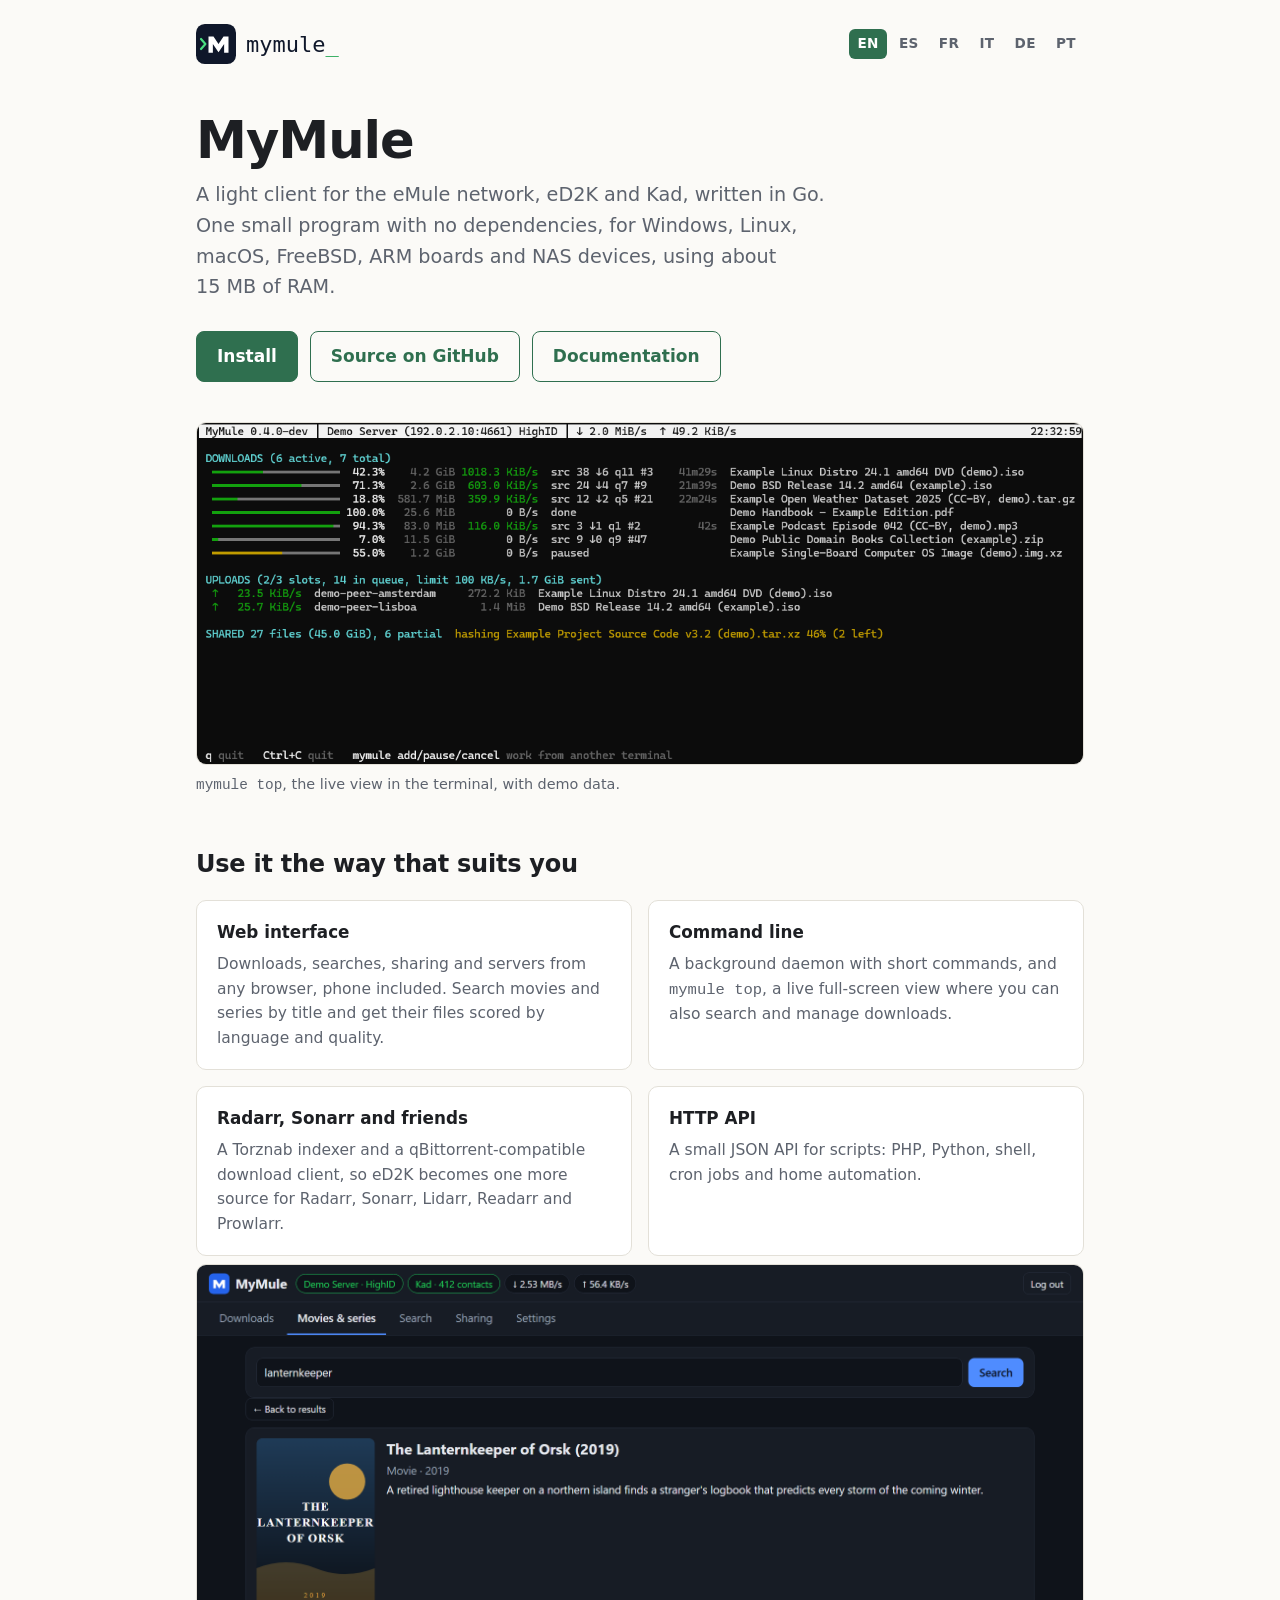
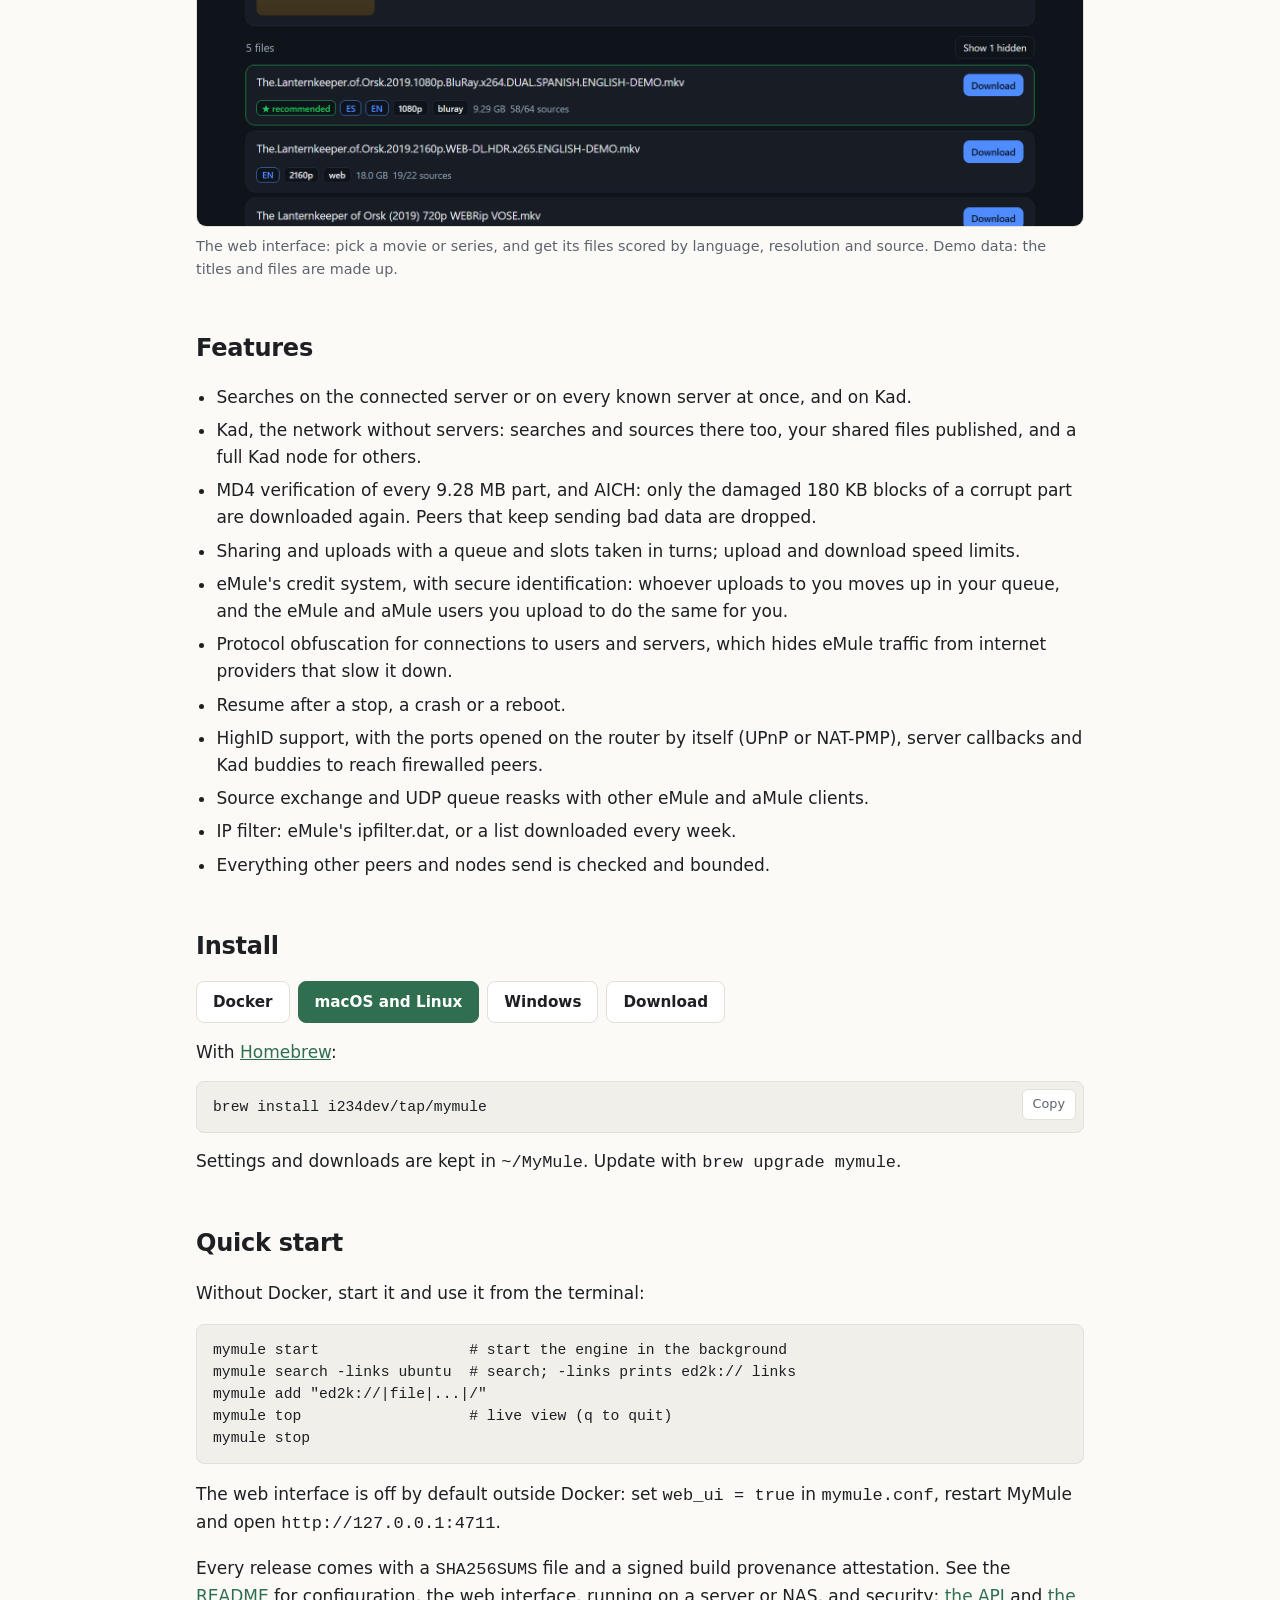
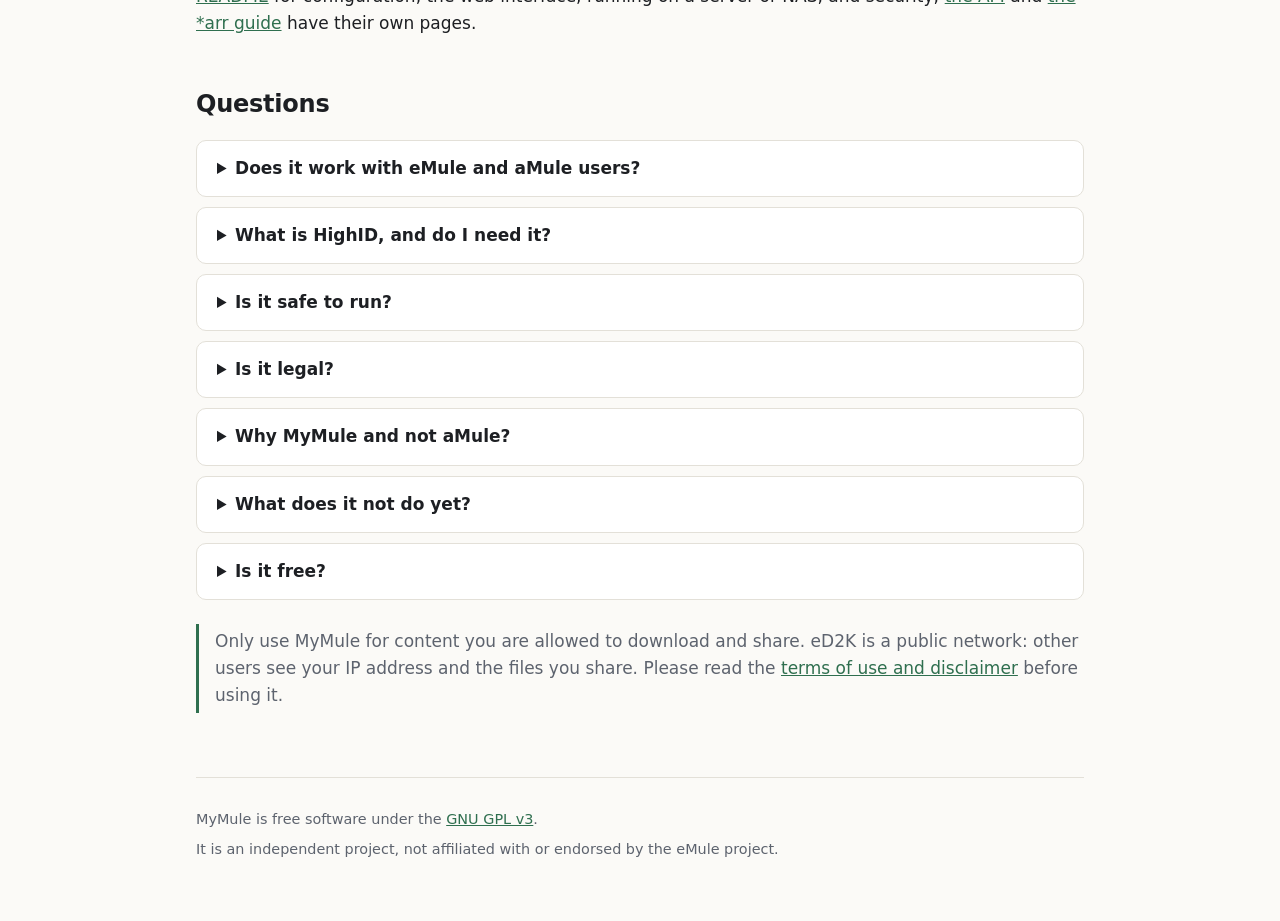
==== docs/index.html @ aa26dd94 "Say how MyMule compares with aMule Users ask why they should use MyMule instead of aMule. The README" ====
<!doctype html>
<!-- Generated by 'go run ./tools/sitegen' from docs/site/page.html and
     docs/site/lang/en.json: edit those, not this file. -->

<html lang="en">
<head>
<meta charset="utf-8">
<meta name="viewport" content="width=device-width, initial-scale=1">
<title>MyMule: a light eMule client with a web interface</title>
<meta name="description" content="A light client for the eMule network (eD2K and Kad), written in Go: one small program for Windows, macOS, Linux, NAS and Docker, with a web interface, a command line, an HTTP API and Radarr/Sonarr support.">
<meta name="color-scheme" content="light dark">
<link rel="canonical" href="https://i234dev.github.io/MyMule/">
<link rel="alternate" hreflang="en" href="https://i234dev.github.io/MyMule/">
<link rel="alternate" hreflang="es" href="https://i234dev.github.io/MyMule/es/">
<link rel="alternate" hreflang="fr" href="https://i234dev.github.io/MyMule/fr/">
<link rel="alternate" hreflang="it" href="https://i234dev.github.io/MyMule/it/">
<link rel="alternate" hreflang="de" href="https://i234dev.github.io/MyMule/de/">
<link rel="alternate" hreflang="pt" href="https://i234dev.github.io/MyMule/pt/">
<link rel="alternate" hreflang="x-default" href="https://i234dev.github.io/MyMule/">
<meta property="og:type" content="website">
<meta property="og:site_name" content="MyMule">
<meta property="og:title" content="MyMule: a light eMule client with a web interface">
<meta property="og:description" content="A light client for the eMule network (eD2K and Kad), written in Go: one small program for Windows, macOS, Linux, NAS and Docker, with a web interface, a command line, an HTTP API and Radarr/Sonarr support.">
<meta property="og:url" content="https://i234dev.github.io/MyMule/">
<meta property="og:image" content="https://i234dev.github.io/MyMule/social.png">
<meta property="og:image:width" content="1200">
<meta property="og:image:height" content="630">
<meta property="og:image:alt" content="MyMule: an eMule client for eD2K and Kad, with a web interface">
<meta property="og:locale" content="en_US">
<meta name="twitter:card" content="summary_large_image">
<link rel="icon" href="favicon.svg" type="image/svg+xml">
<link rel="apple-touch-icon" href="logo.png">
<link rel="stylesheet" href="site.css">
<script>
(function () {
  var langs = ["en", "es", "fr", "it", "de", "pt"], pick = null;
  try { pick = localStorage.getItem('lang'); } catch (e) {}
  if (!pick) {
    var nav = navigator.languages || [navigator.language || ''];
    for (var i = 0; i < nav.length && !pick; i++) {
      var c = String(nav[i]).slice(0, 2).toLowerCase();
      if (langs.indexOf(c) >= 0) pick = c;
    }
  }
  if (pick && pick !== 'en' && langs.indexOf(pick) >= 0) location.replace(pick + '/' + (location.protocol === 'file:' ? 'index.html' : '') + location.hash);
})();
</script>
</head>
<body data-copy="Copy" data-copied="Copied">
<div class="wrap">
  <nav class="top">
    <a href="./">
      <picture>
        <source media="(prefers-color-scheme: dark)" srcset="wordmark-dark.svg">
        <img src="wordmark.svg" alt="MyMule" width="196" height="40">
      </picture>
    </a>
    <ul class="langs" aria-label="Language">
      <li><a href="./" hreflang="en" lang="en" title="English" aria-current="page">EN</a></li>
      <li><a href="es/" hreflang="es" lang="es" title="Español">ES</a></li>
      <li><a href="fr/" hreflang="fr" lang="fr" title="Français">FR</a></li>
      <li><a href="it/" hreflang="it" lang="it" title="Italiano">IT</a></li>
      <li><a href="de/" hreflang="de" lang="de" title="Deutsch">DE</a></li>
      <li><a href="pt/" hreflang="pt" lang="pt" title="Português">PT</a></li>
    </ul>
  </nav>
  <header>
    <h1>MyMule</h1>
    <p class="lead">A light client for the eMule network, eD2K and Kad, written in Go. One small program with no dependencies, for Windows, Linux, macOS, FreeBSD, ARM boards and NAS devices, using about 15&nbsp;MB of RAM.</p>
    <div class="buttons">
      <a class="btn primary" href="#install">Install</a>
      <a class="btn secondary" href="https://github.com/i234dev/MyMule">Source on GitHub</a>
      <a class="btn secondary" href="https://github.com/i234dev/MyMule#readme">Documentation</a>
    </div>
    <p class="version" id="version" hidden>Latest version: <a href="https://github.com/i234dev/MyMule/releases/latest"></a> · <time></time></p>
  </header>

  <figure>
    <img src="top-demo.png" alt="mymule top: live view of downloads, uploads and shared files" width="1247" height="480">
    <figcaption><code>mymule top</code>, the live view in the terminal, with demo data.</figcaption>
  </figure>

  <h2>Use it the way that suits you</h2>
  <div class="grid">
    <div class="card">
      <h3>Web interface</h3>
      <p>Downloads, searches, sharing and servers from any browser, phone included. Search movies and series by title and get their files scored by language and quality.</p>
    </div>
    <div class="card">
      <h3>Command line</h3>
      <p>A background daemon with short commands, and <code>mymule top</code>, a live full-screen view where you can also search and manage downloads.</p>
    </div>
    <div class="card">
      <h3>Radarr, Sonarr and friends</h3>
      <p>A Torznab indexer and a qBittorrent-compatible download client, so eD2K becomes one more source for Radarr, Sonarr, Lidarr, Readarr and Prowlarr.</p>
    </div>
    <div class="card">
      <h3>HTTP API</h3>
      <p>A small JSON API for scripts: PHP, Python, shell, cron jobs and home automation.</p>
    </div>
  </div>

  <figure>
    <img src="webui-movies.png" alt="The web interface: a movie with its poster and the files found for it, scored by language and quality" width="1800" height="1140" loading="lazy">
    <figcaption>The web interface: pick a movie or series, and get its files scored by language, resolution and source. Demo data: the titles and files are made up.</figcaption>
  </figure>

  <h2>Features</h2>
  <ul class="plain">
    <li>Searches on the connected server or on every known server at once, and on Kad.</li>
    <li>Kad, the network without servers: searches and sources there too, your shared files published, and a full Kad node for others.</li>
    <li>MD4 verification of every 9.28&nbsp;MB part, and AICH: only the damaged 180&nbsp;KB blocks of a corrupt part are downloaded again. Peers that keep sending bad data are dropped.</li>
    <li>Sharing and uploads with a queue and slots taken in turns; upload and download speed limits.</li>
    <li>eMule's credit system, with secure identification: whoever uploads to you moves up in your queue, and the eMule and aMule users you upload to do the same for you.</li>
    <li>Protocol obfuscation for connections to users and servers, which hides eMule traffic from internet providers that slow it down.</li>
    <li>Resume after a stop, a crash or a reboot.</li>
    <li>HighID support, with the ports opened on the router by itself (UPnP or NAT-PMP), server callbacks and Kad buddies to reach firewalled peers.</li>
    <li>Source exchange and UDP queue reasks with other eMule and aMule clients.</li>
    <li>IP filter: eMule's ipfilter.dat, or a list downloaded every week.</li>
    <li>Everything other peers and nodes send is checked and bounded.</li>
  </ul>

  <h2 id="install">Install</h2>
  <div class="tabs" role="tablist" hidden>
    <button role="tab" id="tab-docker" aria-controls="docker" aria-selected="true">Docker</button>
    <button role="tab" id="tab-brew" aria-controls="brew" aria-selected="false">macOS and Linux</button>
    <button role="tab" id="tab-scoop" aria-controls="scoop" aria-selected="false">Windows</button>
    <button role="tab" id="tab-download" aria-controls="download" aria-selected="false">Download</button>
  </div>

  <section class="panel" id="docker" role="tabpanel" aria-labelledby="tab-docker">
    <h3>Docker</h3>
    <p>Any system with <a href="https://www.docker.com/products/docker-desktop/">Docker</a>, including NAS devices and Raspberry Pi (amd64, arm64 and armv7). In an empty folder:</p>
    <div class="cmd"><pre><code>docker run -d --name mymule --restart unless-stopped -e PUID=1000 -e PGID=1000 -v ./config:/config -v ./downloads:/downloads -p 4662:4662/tcp -p 4672:4672/udp -p 127.0.0.1:4711:4711/tcp ghcr.io/i234dev/mymule:latest</code></pre></div>
    <p>Then open <code>http://localhost:4711</code> and log in with the <code>api_key</code> from <code>config/mymule.conf</code>. Prefer Compose? Use the ready-made <a href="https://github.com/i234dev/MyMule/blob/master/docker-compose.yml">docker-compose.yml</a> and run <code>docker compose up -d</code>. More in the <a href="https://github.com/i234dev/MyMule#docker">Docker guide</a>.</p>
  </section>

  <section class="panel" id="brew" role="tabpanel" aria-labelledby="tab-brew">
    <h3>macOS and Linux</h3>
    <p>With <a href="https://brew.sh">Homebrew</a>:</p>
    <div class="cmd"><pre><code>brew install i234dev/tap/mymule</code></pre></div>
    <p>Settings and downloads are kept in <code>~/MyMule</code>. Update with <code>brew upgrade mymule</code>.</p>
  </section>

  <section class="panel" id="scoop" role="tabpanel" aria-labelledby="tab-scoop">
    <h3>Windows</h3>
    <p>With <a href="https://scoop.sh">Scoop</a>:</p>
    <div class="cmd"><pre><code>scoop bucket add mymule https://github.com/i234dev/scoop-bucket
scoop install mymule</code></pre></div>
    <p>Settings and downloads are kept in <code>%USERPROFILE%\scoop\persist\mymule</code>. Update with <code>scoop update mymule</code>.</p>
  </section>

  <section class="panel" id="download" role="tabpanel" aria-labelledby="tab-download">
    <h3>Download</h3>
    <p>Windows, Linux, macOS and FreeBSD, for Intel/AMD and ARM: get the archive for your system from <a href="https://github.com/i234dev/MyMule/releases/latest">Releases</a> and unpack it anywhere. MyMule is portable: its settings and downloads live next to the program.</p>
  </section>

  <h2>Quick start</h2>
  <p>Without Docker, start it and use it from the terminal:</p>
<pre><code>mymule start                 # start the engine in the background
mymule search -links ubuntu  # search; -links prints ed2k:// links
mymule add "ed2k://|file|...|/"
mymule top                   # live view (q to quit)
mymule stop</code></pre>
  <p>The web interface is off by default outside Docker: set <code>web_ui = true</code> in <code>mymule.conf</code>, restart MyMule and open <code>http://127.0.0.1:4711</code>.</p>
  <p>Every release comes with a <code>SHA256SUMS</code> file and a signed build provenance attestation. See the <a href="https://github.com/i234dev/MyMule#readme">README</a> for configuration, the web interface, running on a server or NAS, and security; <a href="https://github.com/i234dev/MyMule/blob/master/docs/API.md">the API</a> and <a href="https://github.com/i234dev/MyMule/blob/master/docs/ARR.md">the *arr guide</a> have their own pages.</p>

  <h2 id="faq">Questions</h2>
  <div class="faq">
    <details>
      <summary>Does it work with eMule and aMule users?</summary>
      <p>Yes. MyMule joins the same eD2K servers and the same Kad network, so you download from and share with everyone using eMule, aMule and other compatible clients.</p>
    </details>
    <details>
      <summary>What is HighID, and do I need it?</summary>
      <p>With HighID other users can connect to you directly, so you get many more sources and faster downloads. MyMule opens port 4662 (TCP) and 4672 (UDP) on your router by itself with UPnP or NAT-PMP, if the router allows it; otherwise forward them by hand to the computer running MyMule. Without HighID MyMule still works, with LowID and fewer sources.</p>
    </details>
    <details>
      <summary>Is it safe to run?</summary>
      <p>Everything that other users, servers and Kad nodes send is checked and limited, and a bad packet ends that connection, not the program. The web interface and the API only answer on your own computer unless you change it, and always need a key. Never forward port 4711 in your router. Keep in mind that eD2K is a public network: others see your IP address and the files you share.</p>
    </details>
    <details>
      <summary>Is it legal?</summary>
      <p>MyMule is a client for an open file-sharing protocol, as a web browser is for the web. What you download and share is up to you: only use it for content you are allowed to share, such as free software, public domain works or your own files. Please read the <a href="https://github.com/i234dev/MyMule#terms-of-use-and-disclaimer">terms of use</a>.</p>
    </details>
    <details>
      <summary>Why MyMule and not aMule?</summary>
      <p>MyMule started as a personal project, before I knew aMule was being revived. Today there are great options: <a href="https://github.com/amule-org/amule">aMule</a> is the mature, long-standing client, actively developed again, with more of eMule's classic features; with <a href="https://github.com/got3nks/amutorrent">aMuTorrent</a> you also get a modern web interface and Sonarr/Radarr support. MyMule is a smaller, independent client written from scratch: it may suit you if you want a single program with nothing else to set up and connect, a media library that finds movies and series by title and renames them for you, and a small footprint. If you need a feature MyMule doesn't have, aMule is a great choice. Both share the same network, so either way you help keep it alive.</p>
    </details>
    <details>
      <summary>What does it not do yet?</summary>
      <p>Compressed transfers and download priorities are not implemented yet. Ideas and bug reports are welcome on <a href="https://github.com/i234dev/MyMule/issues">GitHub</a>.</p>
    </details>
    <details>
      <summary>Is it free?</summary>
      <p>Yes: it is free software under the GNU GPL v3, with no ads and no account to create. Its source code is on <a href="https://github.com/i234dev/MyMule">GitHub</a>.</p>
    </details>
  </div>

  <p class="note">Only use MyMule for content you are allowed to download and share. eD2K is a public network: other users see your IP address and the files you share. Please read the <a href="https://github.com/i234dev/MyMule#terms-of-use-and-disclaimer">terms of use and disclaimer</a> before using it.</p>

  <footer>
    <p>MyMule is free software under the <a href="https://github.com/i234dev/MyMule/blob/master/LICENSE">GNU GPL v3</a>.</p>
    <p>It is an independent project, not affiliated with or endorsed by the eMule project.</p>
  </footer>
</div>
<script src="site.js"></script>
</body>
</html>
---- docs/site.css ----
/* Styles of the project page, shared by every language. */
:root {
  --bg: #fbfaf7;
  --surface: #ffffff;
  --text: #1d1f23;
  --muted: #5d636e;
  --line: #e3e0d8;
  --accent: #2f6f4f;
  --accent-text: #ffffff;
  --code-bg: #f1efe9;
}
@media (prefers-color-scheme: dark) {
  :root {
    --bg: #14161a;
    --surface: #1b1e23;
    --text: #e7e8ea;
    --muted: #9aa0aa;
    --line: #2c3038;
    --accent: #6fbf94;
    --accent-text: #0f1a14;
    --code-bg: #22262d;
  }
}
* { box-sizing: border-box; }
html { -webkit-text-size-adjust: 100%; }
body {
  margin: 0;
  background: var(--bg);
  color: var(--text);
  font: 17px/1.6 system-ui, -apple-system, "Segoe UI", Roboto, sans-serif;
}
a { color: var(--accent); }
.wrap { max-width: 920px; margin: 0 auto; padding: 0 16px; }
.top { padding: 24px 0 0; }
.top img { display: block; height: 40px; width: auto; }
header { padding: 48px 0 32px; }
h1 { font-size: clamp(2.2rem, 6vw, 3.2rem); line-height: 1.1; margin: 0 0 12px; letter-spacing: -0.02em; }
.lead { font-size: 1.2rem; color: var(--muted); max-width: 640px; margin: 0 0 28px; }
.buttons { display: flex; flex-wrap: wrap; gap: 12px; }
.btn {
  display: inline-block; padding: 11px 20px; border-radius: 8px; font-weight: 600;
  text-decoration: none; border: 1px solid var(--accent);
}
.btn.primary { background: var(--accent); color: var(--accent-text); }
.btn.secondary { color: var(--accent); }
figure { margin: 8px 0 48px; }
figure img {
  width: 100%; height: auto; display: block; border-radius: 10px;
  border: 1px solid var(--line); background: #000;
}
figcaption { color: var(--muted); font-size: 0.9rem; margin-top: 8px; }
h2 { font-size: 1.5rem; margin: 48px 0 16px; letter-spacing: -0.01em; }
.grid { display: grid; grid-template-columns: 1fr; gap: 16px; }
@media (min-width: 640px) { .grid { grid-template-columns: 1fr 1fr; } }
.card {
  background: var(--surface); border: 1px solid var(--line); border-radius: 10px; padding: 18px 20px;
}
.card h3 { margin: 0 0 6px; font-size: 1.05rem; }
.card p { margin: 0; color: var(--muted); font-size: 0.97rem; }
ul.plain { padding-left: 1.2em; margin: 0; }
ul.plain li { margin: 6px 0; }
pre {
  background: var(--code-bg); border: 1px solid var(--line); border-radius: 8px;
  padding: 14px 16px; overflow-x: auto; font-size: 0.92rem; line-height: 1.5;
}
code { font-family: ui-monospace, SFMono-Regular, Consolas, "Liberation Mono", monospace; }
.note {
  border-left: 3px solid var(--accent); padding: 4px 0 4px 16px; color: var(--muted); margin: 24px 0;
}
.tabs { display: flex; flex-wrap: wrap; gap: 8px; margin: 0 0 16px; }
.tabs button {
  font: inherit; font-size: 0.95rem; font-weight: 600; cursor: pointer;
  padding: 8px 16px; border-radius: 8px; border: 1px solid var(--line);
  background: var(--surface); color: var(--text);
}
.tabs button[aria-selected="true"] { background: var(--accent); border-color: var(--accent); color: var(--accent-text); }
.tabs button:focus-visible { outline: 2px solid var(--accent); outline-offset: 2px; }
.panel h3 { margin: 24px 0 6px; font-size: 1.05rem; }
.js .panel h3 { display: none; }
.panel p { margin: 8px 0; }
.cmd { position: relative; }
.cmd pre { padding-right: 76px; }
.copy {
  position: absolute; top: 8px; right: 8px; font: inherit; font-size: 0.8rem; cursor: pointer;
  padding: 4px 10px; border-radius: 6px; border: 1px solid var(--line);
  background: var(--surface); color: var(--muted);
}
.copy:hover { color: var(--text); }
footer { border-top: 1px solid var(--line); margin-top: 64px; padding: 24px 0 48px; color: var(--muted); font-size: 0.9rem; }
footer p { margin: 6px 0; }
.top { display: flex; align-items: center; justify-content: space-between; gap: 12px; flex-wrap: wrap; }
.langs { display: flex; flex-wrap: wrap; gap: 4px; margin: 0; padding: 0; list-style: none; font-size: 0.85rem; }
.langs a {
  display: block; padding: 4px 8px; border-radius: 6px; text-decoration: none;
  color: var(--muted); font-weight: 600; letter-spacing: 0.03em;
}
.langs a:hover { color: var(--text); background: var(--surface); }
.langs a[aria-current="page"] { color: var(--accent-text); background: var(--accent); }
.version { color: var(--muted); font-size: 0.95rem; margin: 16px 0 0; }
.faq details {
  background: var(--surface); border: 1px solid var(--line); border-radius: 10px;
  padding: 0 20px; margin: 0 0 10px;
}
.faq summary { cursor: pointer; font-weight: 600; padding: 14px 0; }
.faq summary:focus-visible { outline: 2px solid var(--accent); outline-offset: 2px; border-radius: 4px; }
.faq details p { margin: 0 0 16px; color: var(--muted); }
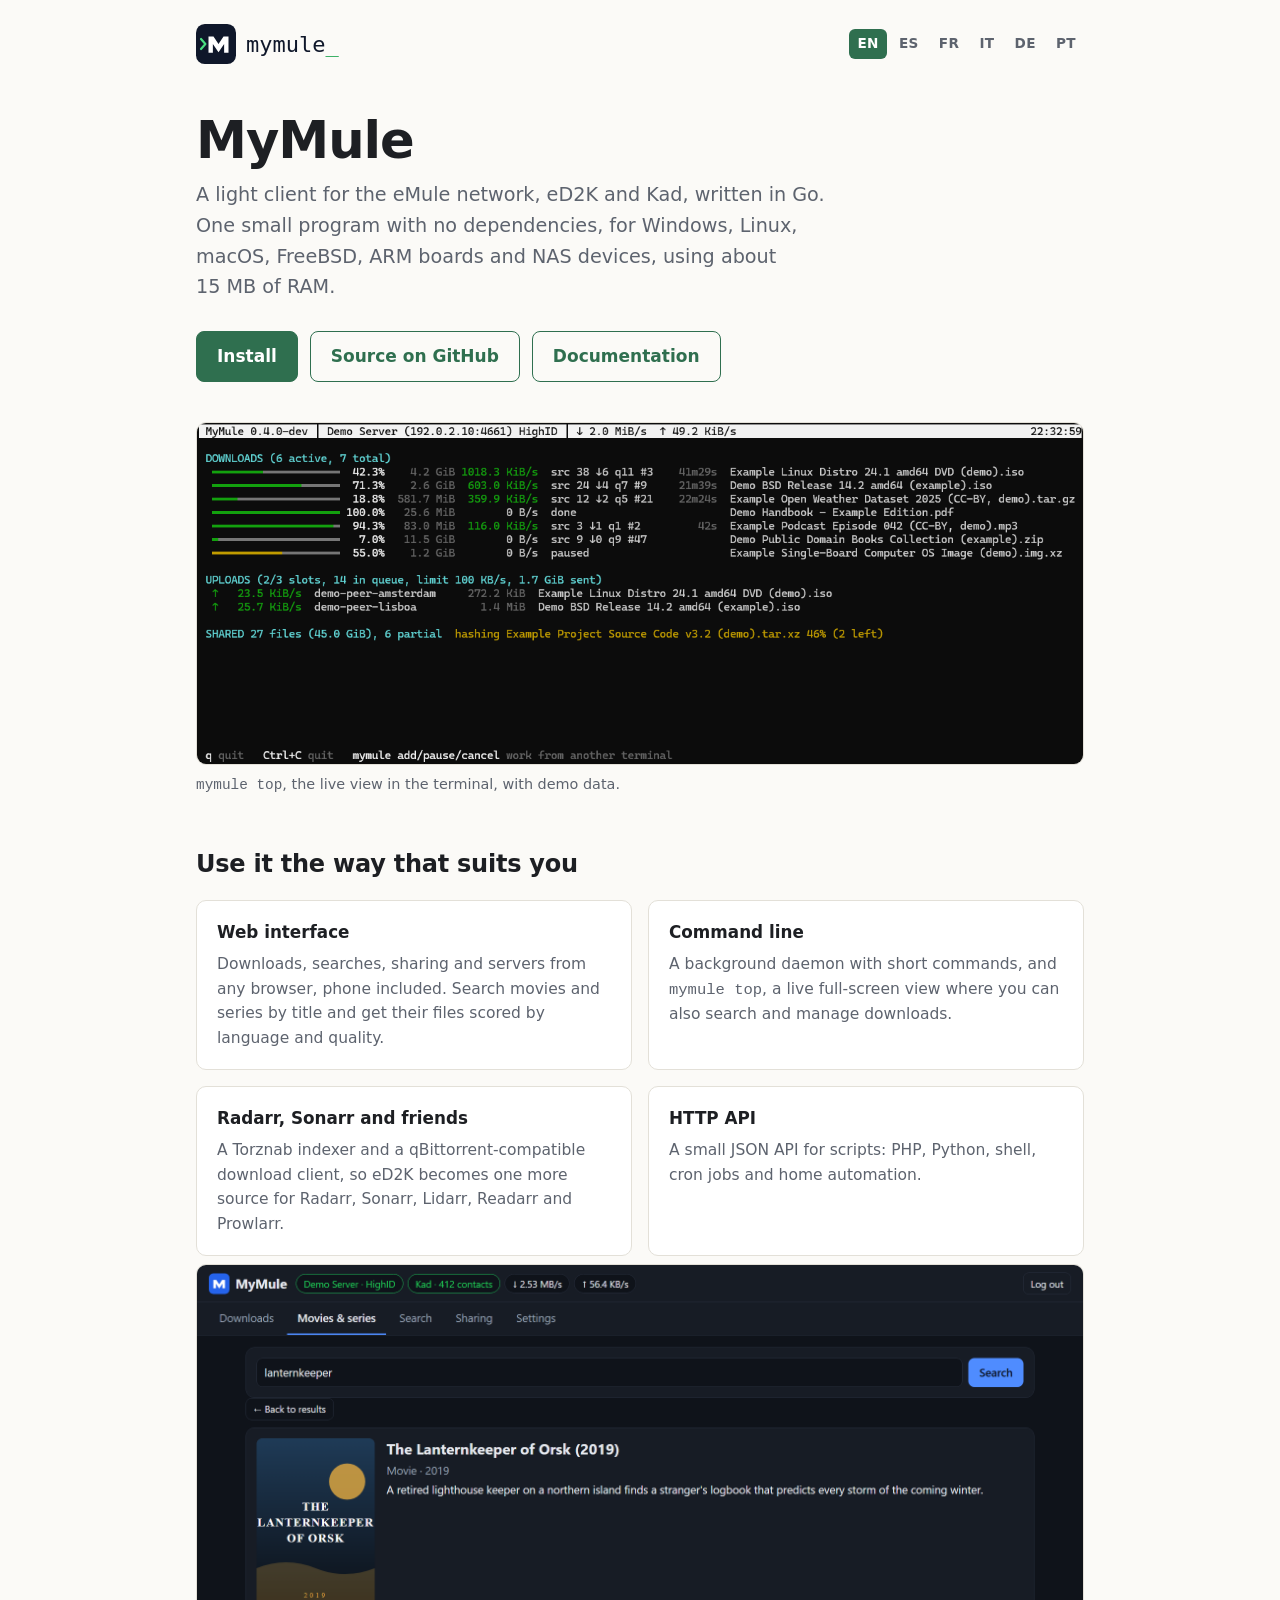
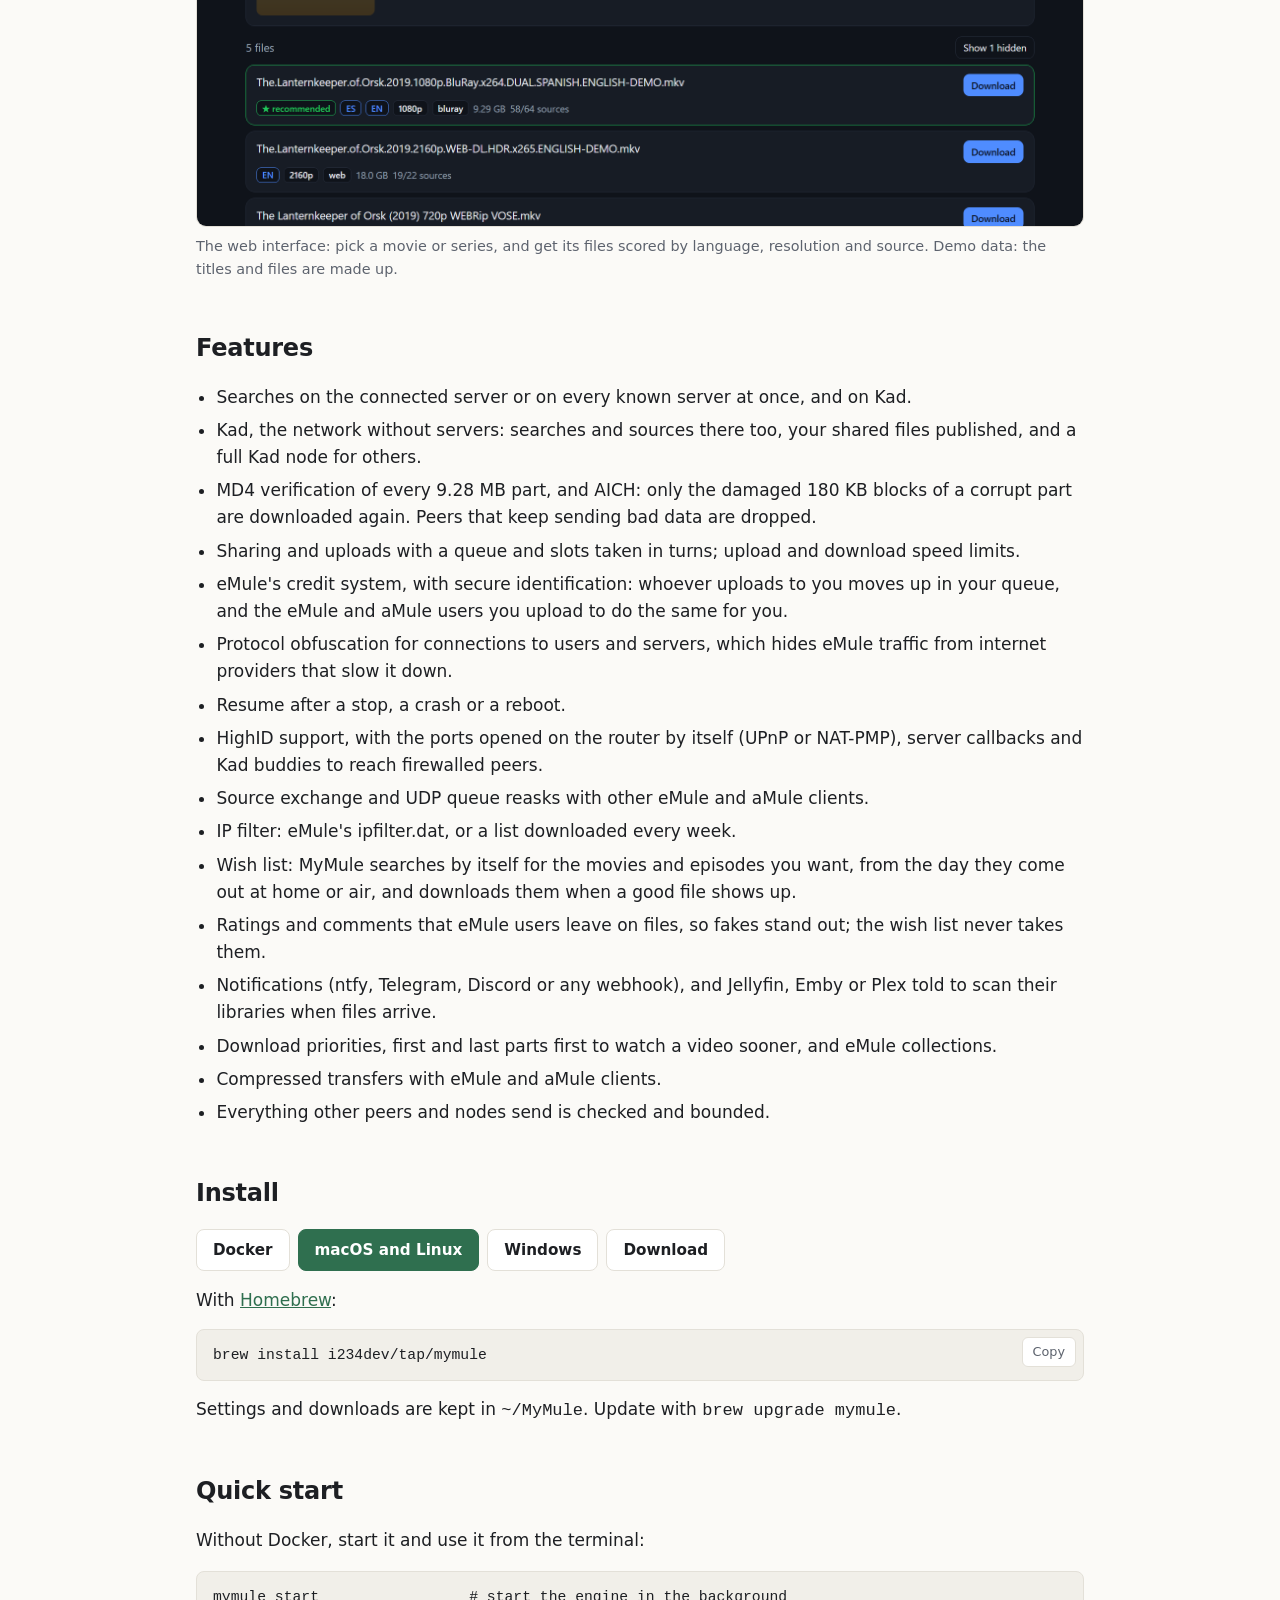
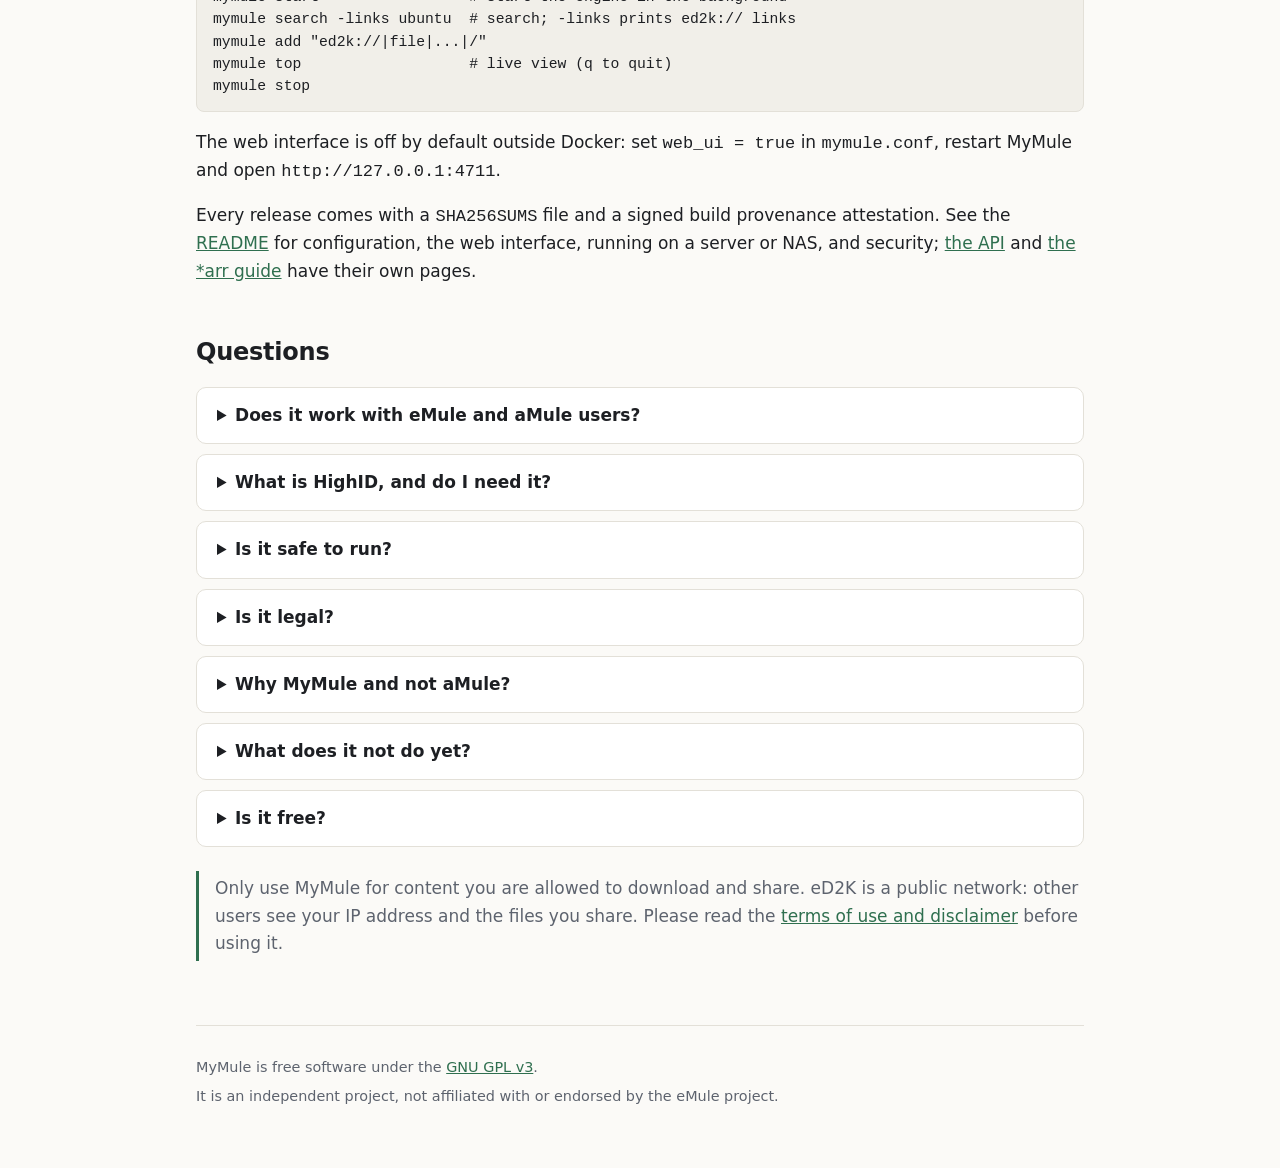
==== commit bbf0f3a8: "Site: wish list, fakes, notifications, priorities, compression The project site lists the new featur" ====
--- a/docs/index.html
+++ b/docs/index.html
@@ -117,6 +117,11 @@
     <li>HighID support, with the ports opened on the router by itself (UPnP or NAT-PMP), server callbacks and Kad buddies to reach firewalled peers.</li>
     <li>Source exchange and UDP queue reasks with other eMule and aMule clients.</li>
     <li>IP filter: eMule's ipfilter.dat, or a list downloaded every week.</li>
+    <li>Wish list: MyMule searches by itself for the movies and episodes you want, from the day they come out at home or air, and downloads them when a good file shows up.</li>
+    <li>Ratings and comments that eMule users leave on files, so fakes stand out; the wish list never takes them.</li>
+    <li>Notifications (ntfy, Telegram, Discord or any webhook), and Jellyfin, Emby or Plex told to scan their libraries when files arrive.</li>
+    <li>Download priorities, first and last parts first to watch a video sooner, and eMule collections.</li>
+    <li>Compressed transfers with eMule and aMule clients.</li>
     <li>Everything other peers and nodes send is checked and bounded.</li>
   </ul>
 
@@ -189,7 +194,7 @@
     </details>
     <details>
       <summary>What does it not do yet?</summary>
-      <p>Compressed transfers and download priorities are not implemented yet. Ideas and bug reports are welcome on <a href="https://github.com/i234dev/MyMule/issues">GitHub</a>.</p>
+      <p>Some of eMule's extras, such as categories, friends and chat, are not implemented. Ideas and bug reports are welcome on <a href="https://github.com/i234dev/MyMule/issues">GitHub</a>.</p>
     </details>
     <details>
       <summary>Is it free?</summary>
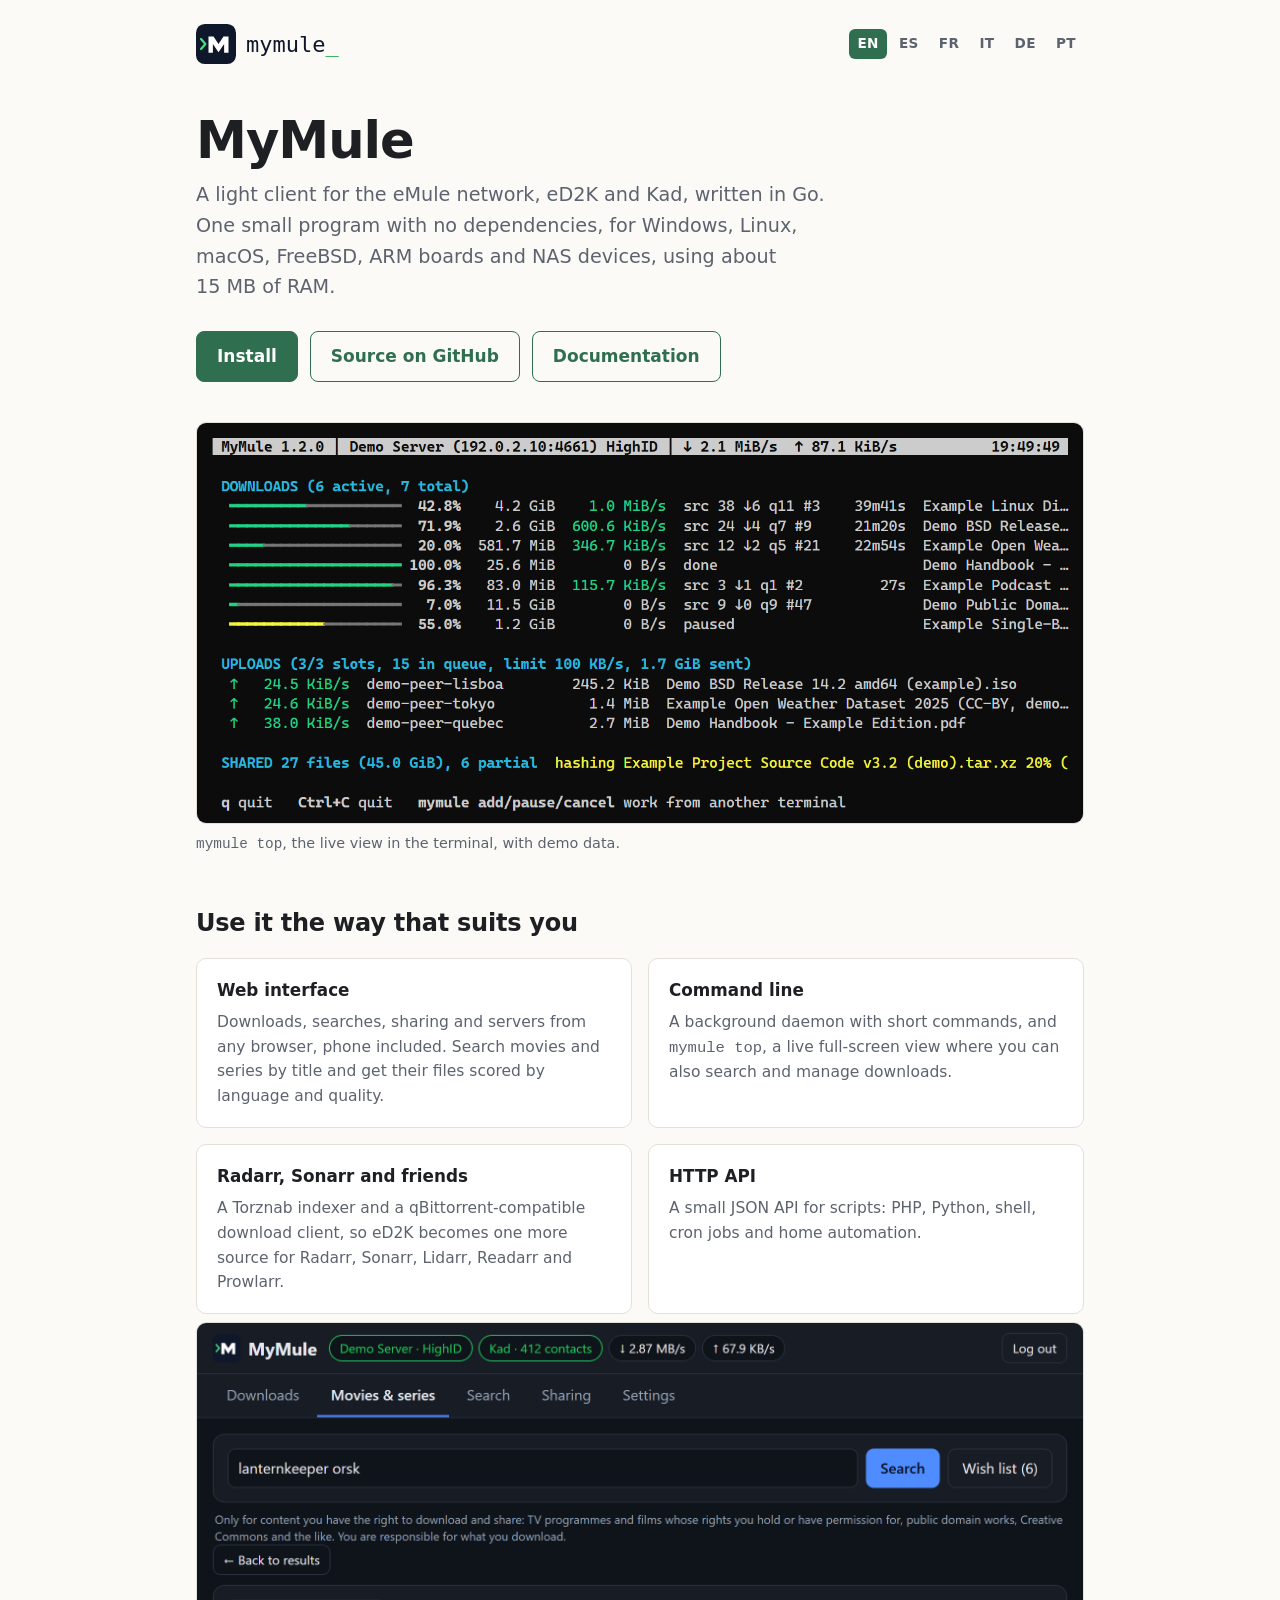
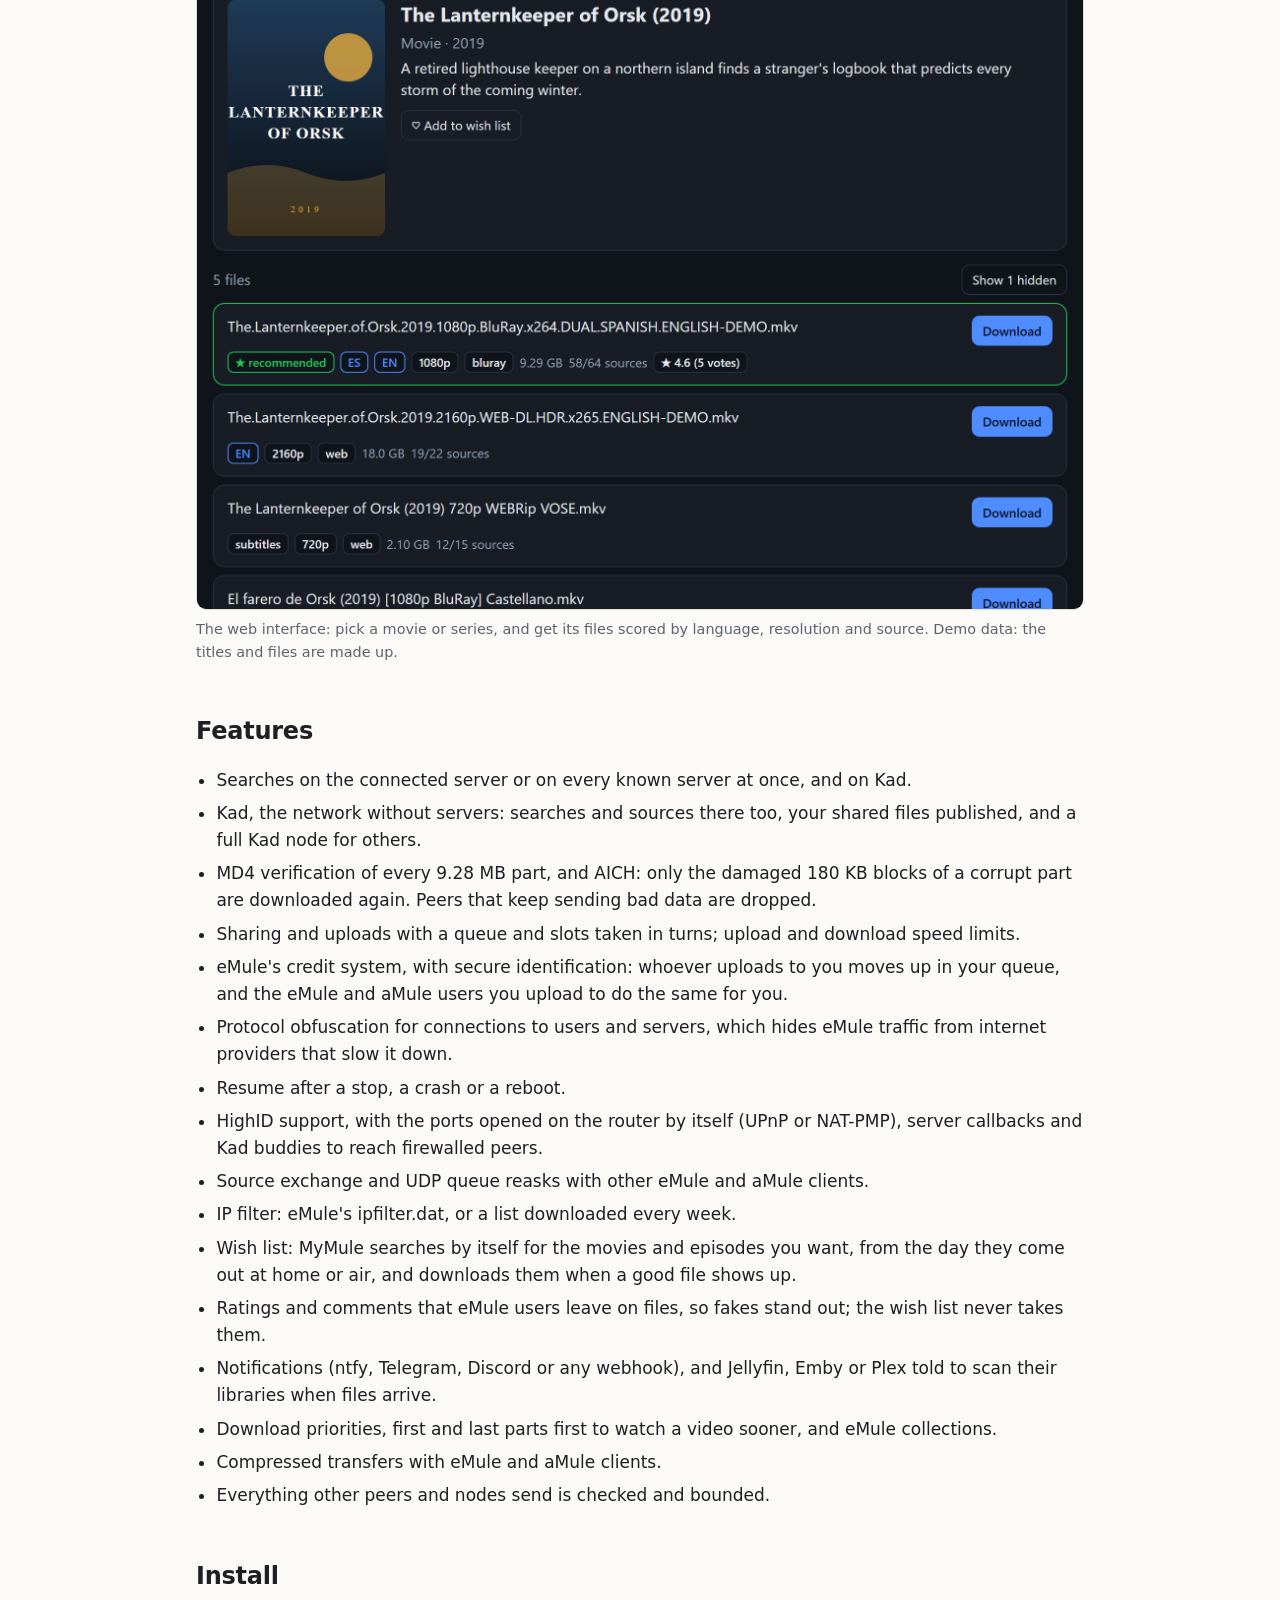
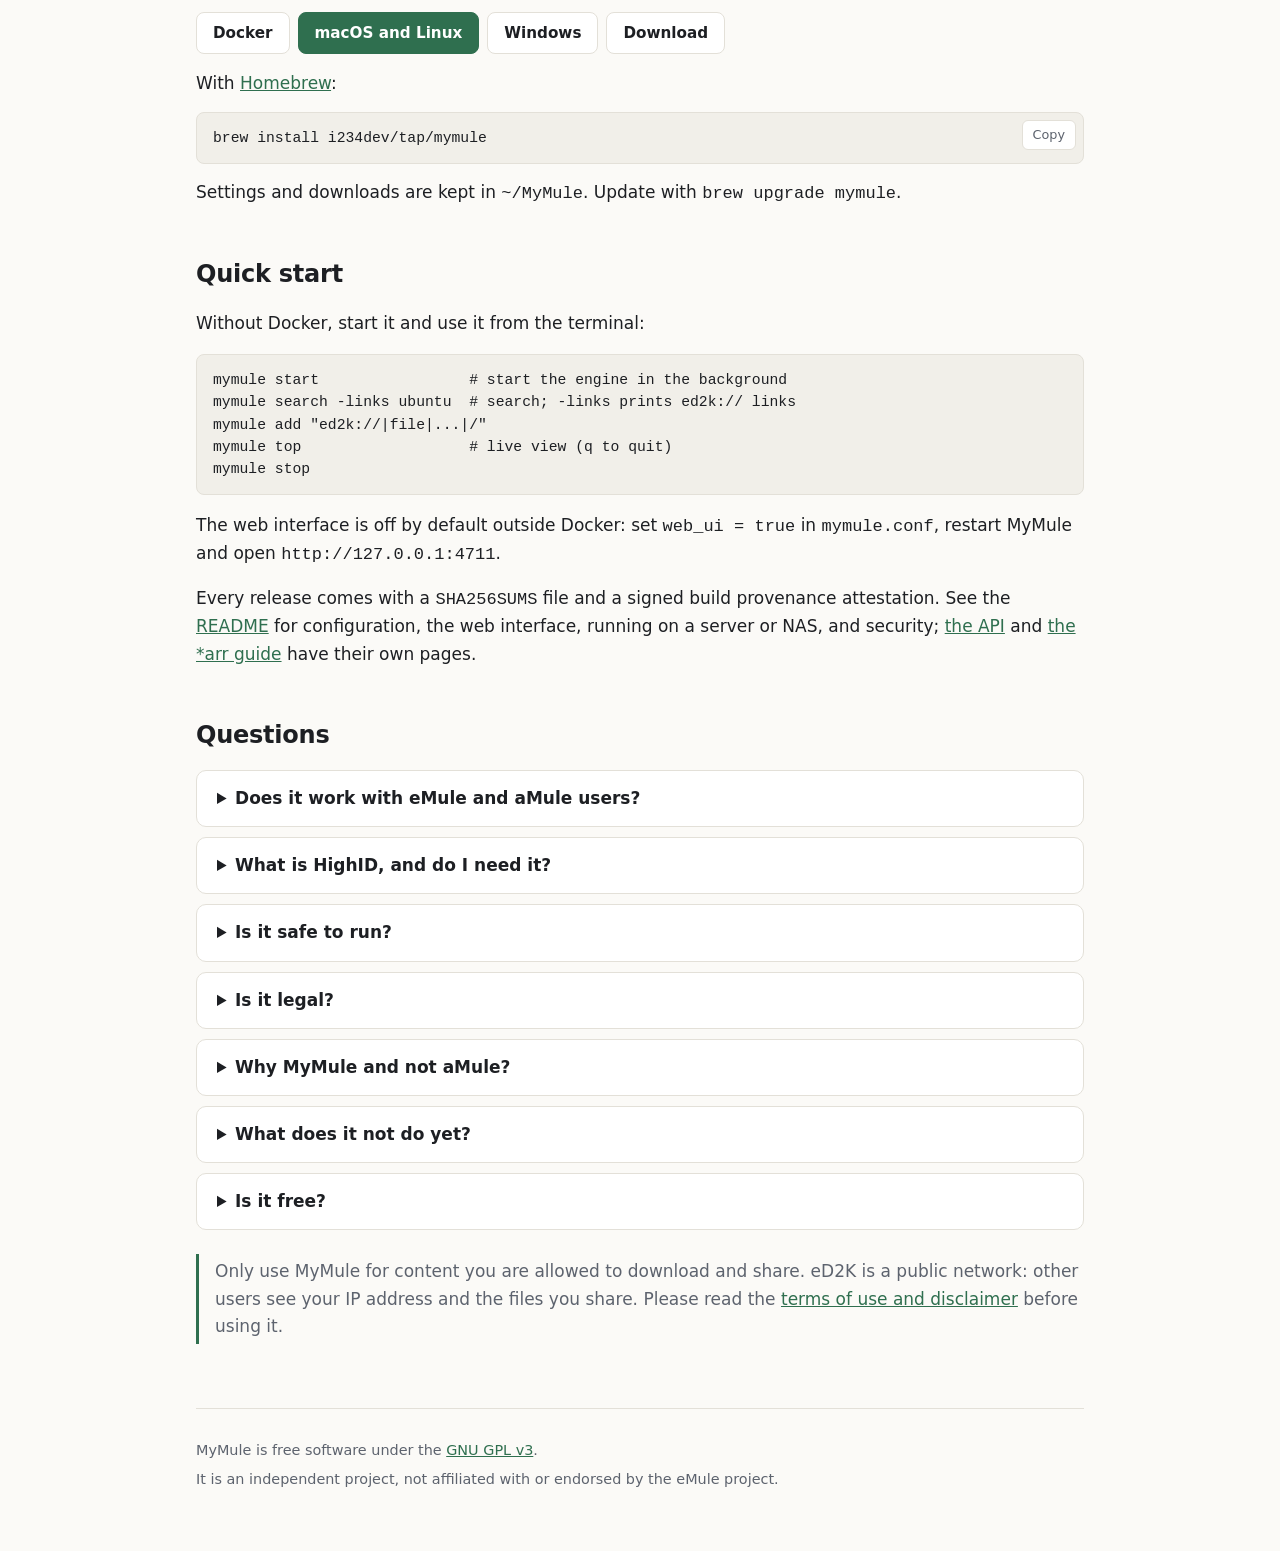
==== commit ed9f9081: "New screenshots, and pictures in the movies guide The screenshots of the web interface and of 'mymul" ====
--- a/docs/index.html
+++ b/docs/index.html
@@ -76,7 +76,7 @@
   </header>
 
   <figure>
-    <img src="top-demo.png" alt="mymule top: live view of downloads, uploads and shared files" width="1247" height="480">
+    <img src="top-demo.png" alt="mymule top: live view of downloads, uploads and shared files" width="1365" height="615">
     <figcaption><code>mymule top</code>, the live view in the terminal, with demo data.</figcaption>
   </figure>
 
@@ -101,7 +101,7 @@
   </div>
 
   <figure>
-    <img src="webui-movies.png" alt="The web interface: a movie with its poster and the files found for it, scored by language and quality" width="1800" height="1140" loading="lazy">
+    <img src="webui-movies.png" alt="The web interface: a movie with its poster and the files found for it, scored by language and quality" width="1800" height="1800" loading="lazy">
     <figcaption>The web interface: pick a movie or series, and get its files scored by language, resolution and source. Demo data: the titles and files are made up.</figcaption>
   </figure>
 
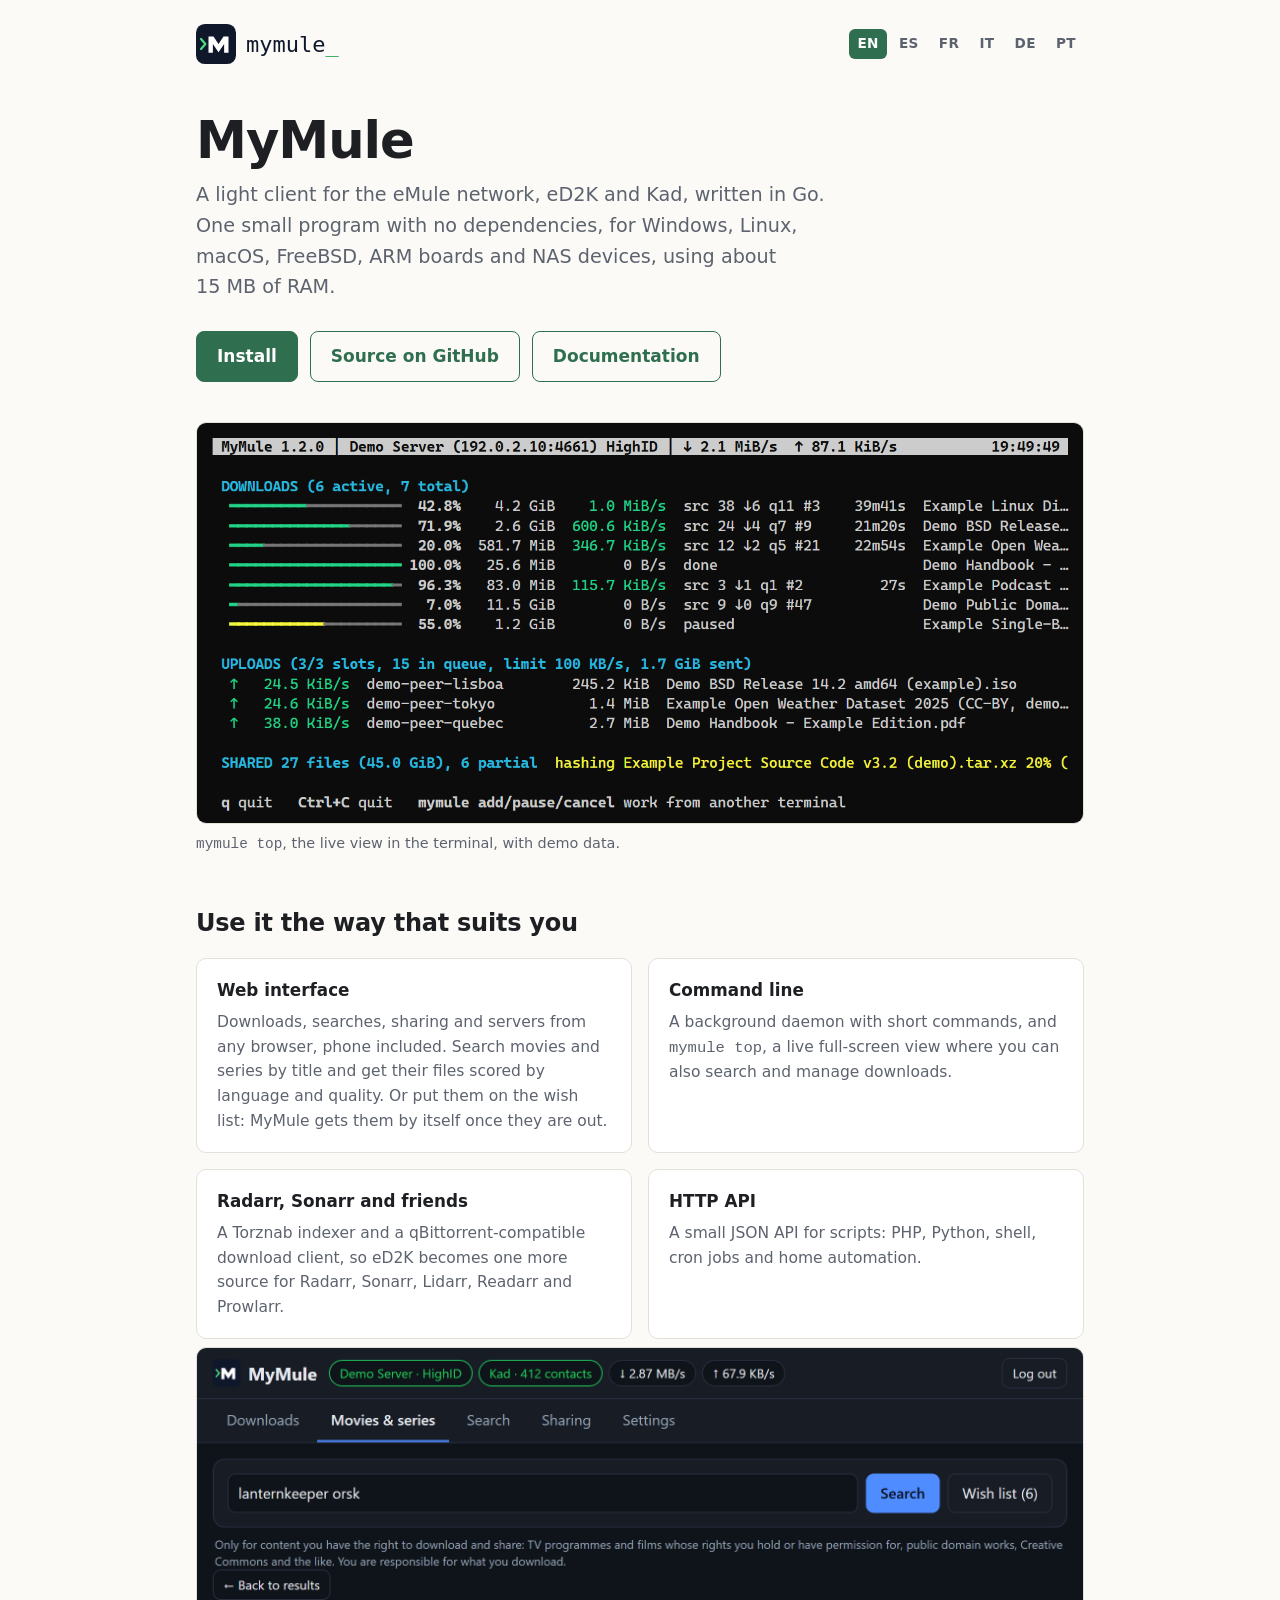
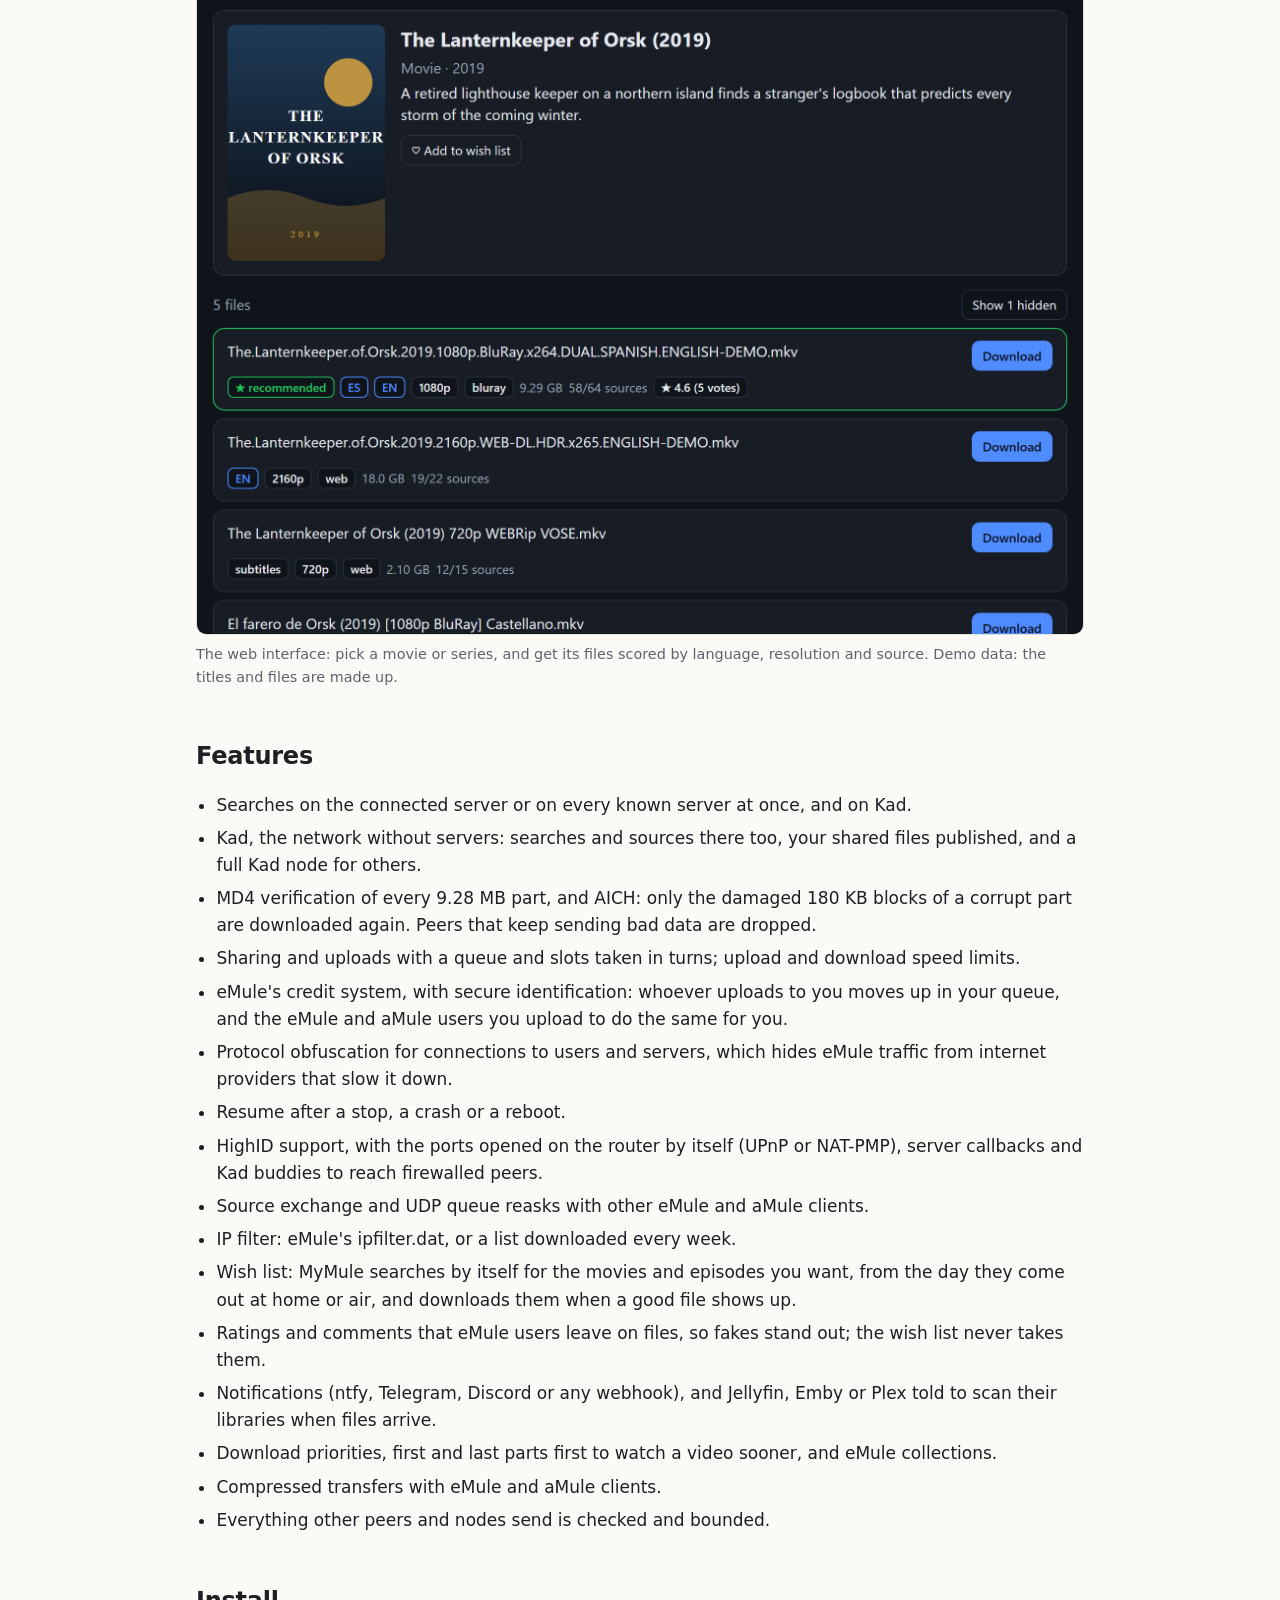
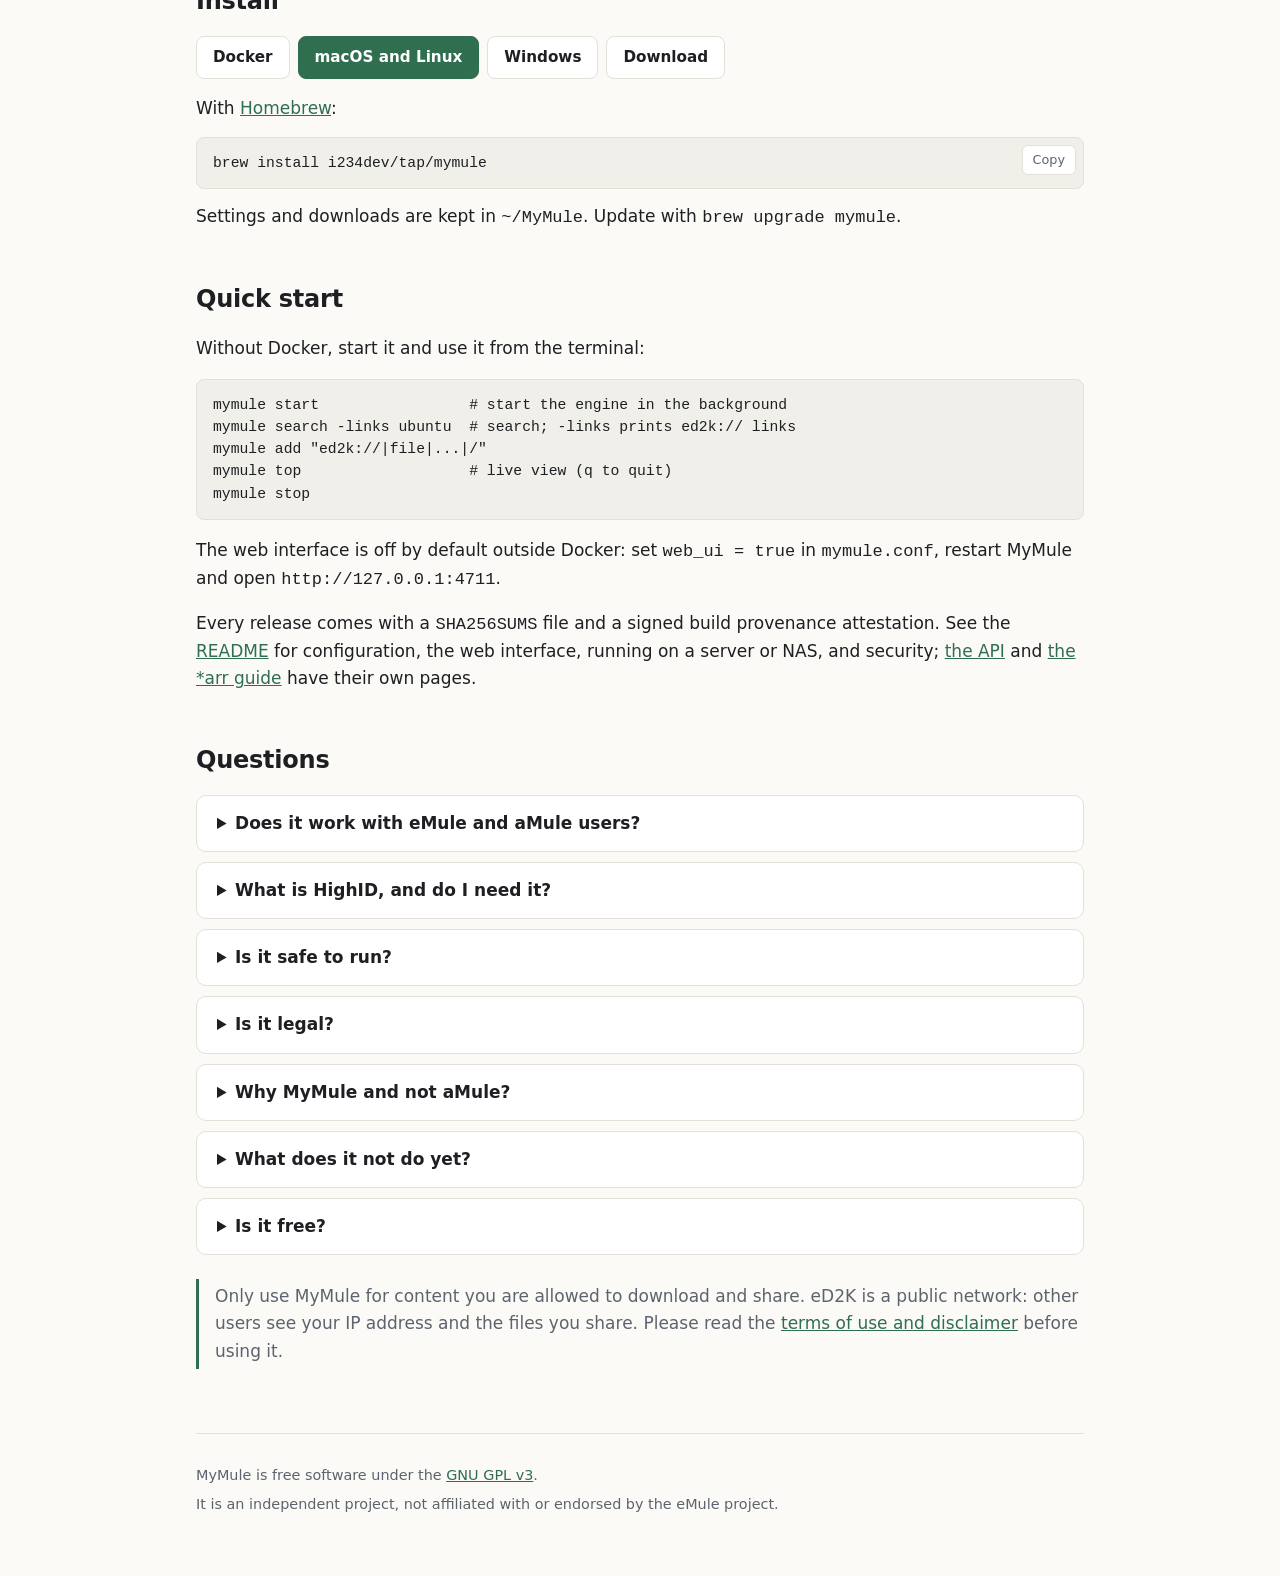
==== commit 432cb93e: "Docs: notifications and the wish list in the README and site The README's web interface section ment" ====
--- a/docs/index.html
+++ b/docs/index.html
@@ -84,7 +84,7 @@
   <div class="grid">
     <div class="card">
       <h3>Web interface</h3>
-      <p>Downloads, searches, sharing and servers from any browser, phone included. Search movies and series by title and get their files scored by language and quality.</p>
+      <p>Downloads, searches, sharing and servers from any browser, phone included. Search movies and series by title and get their files scored by language and quality. Or put them on the wish list: MyMule gets them by itself once they are out.</p>
     </div>
     <div class="card">
       <h3>Command line</h3>
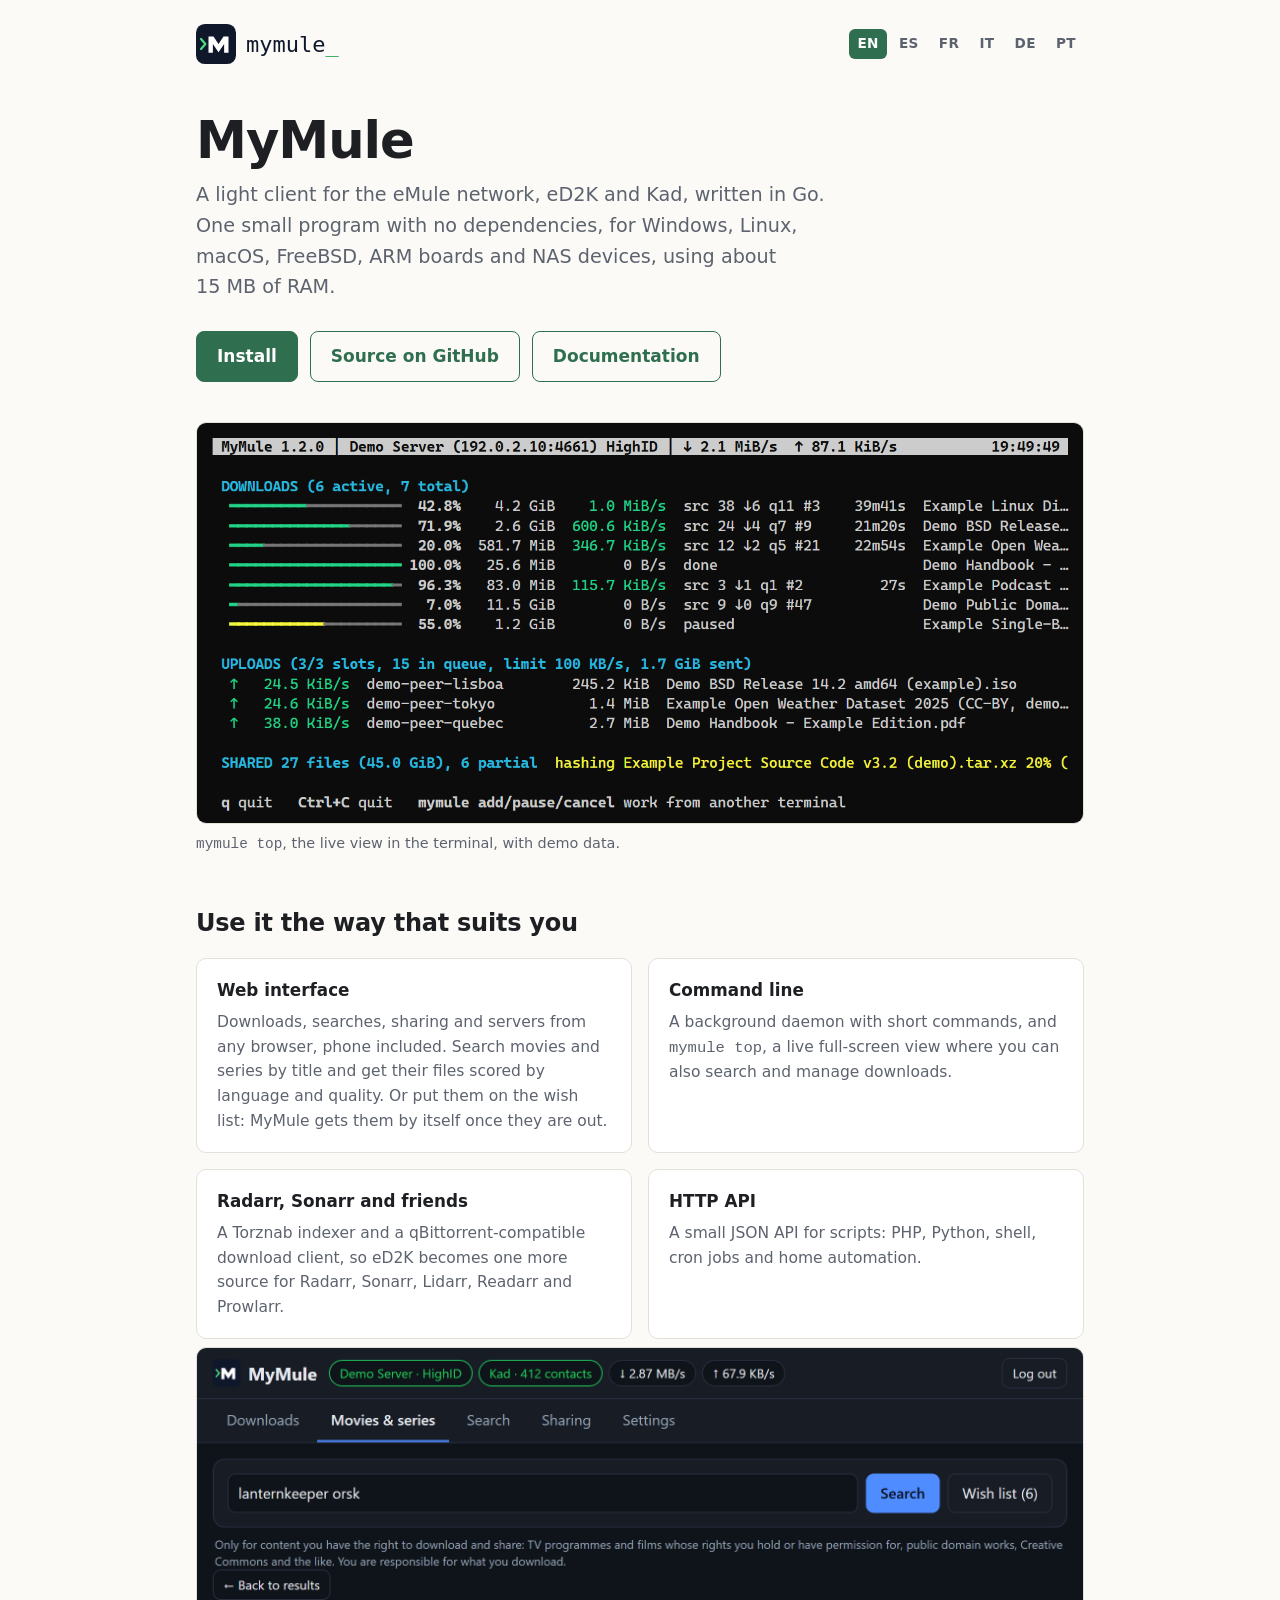
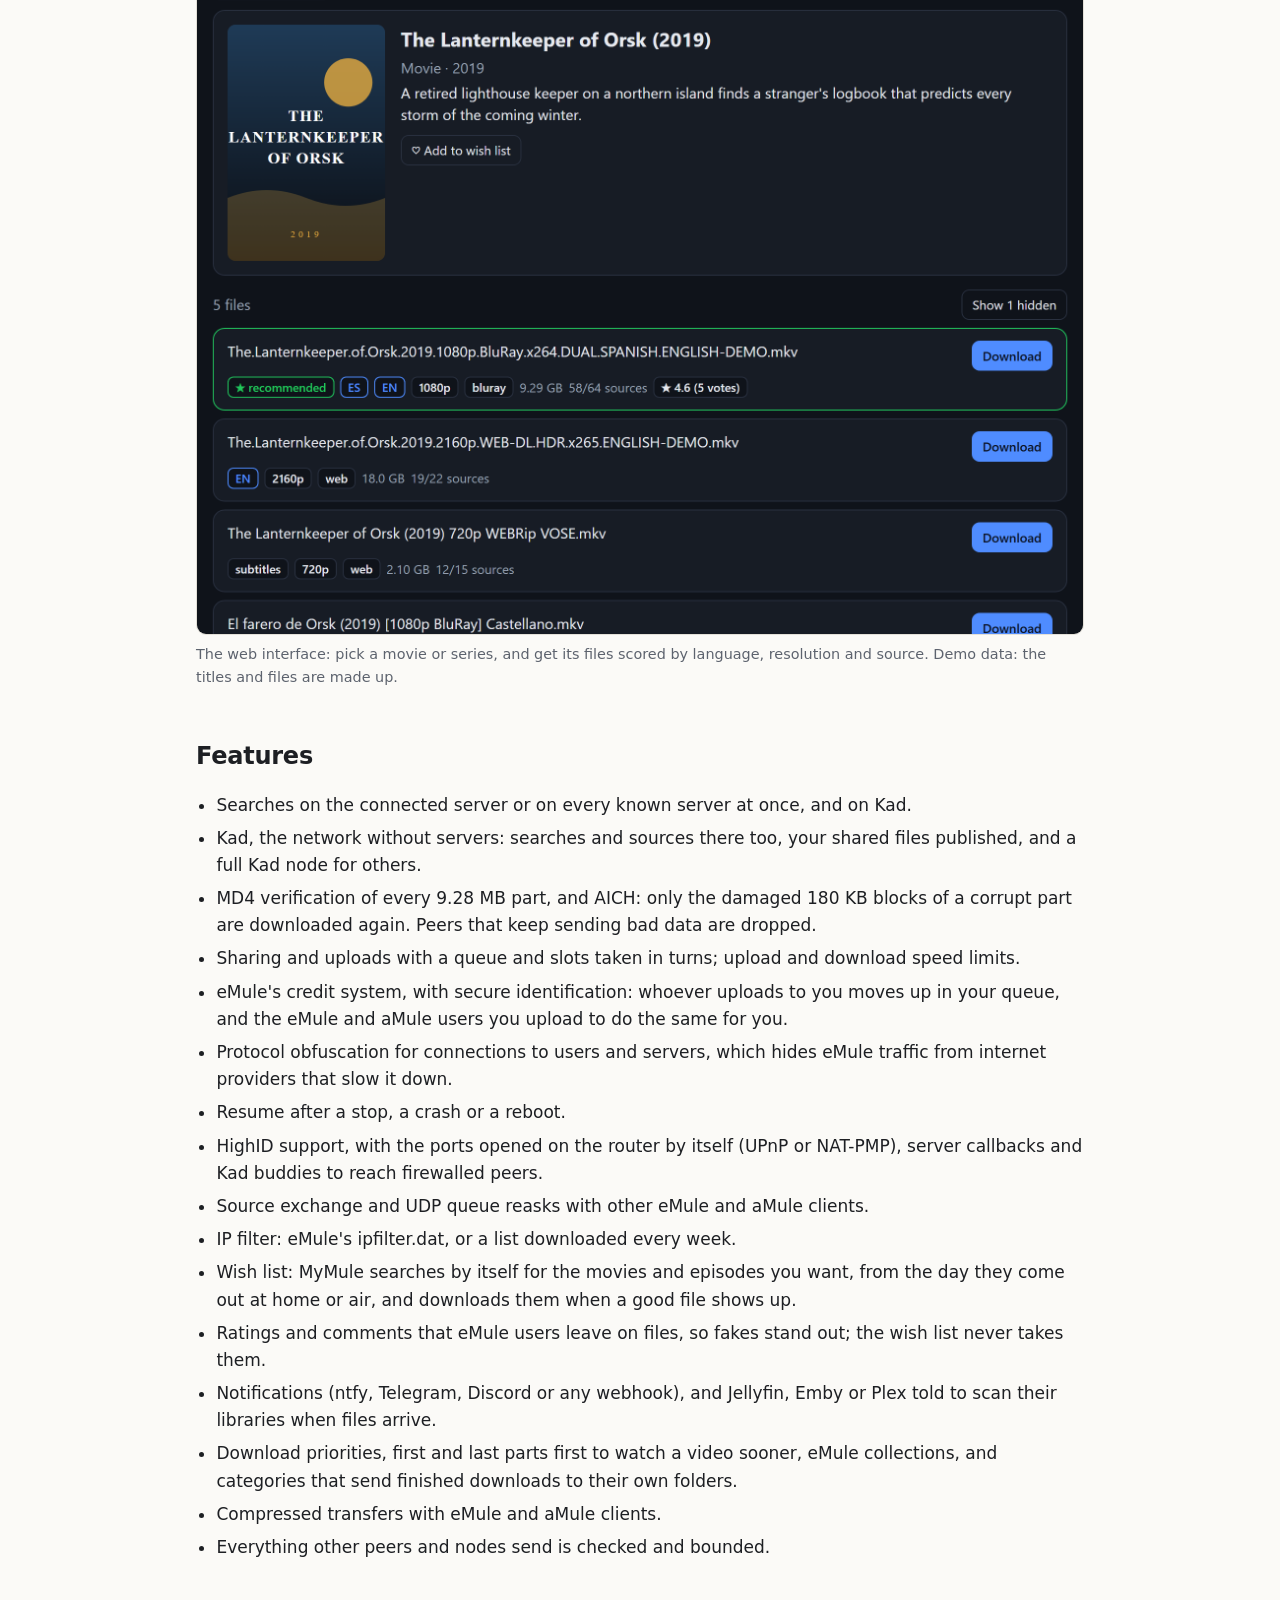
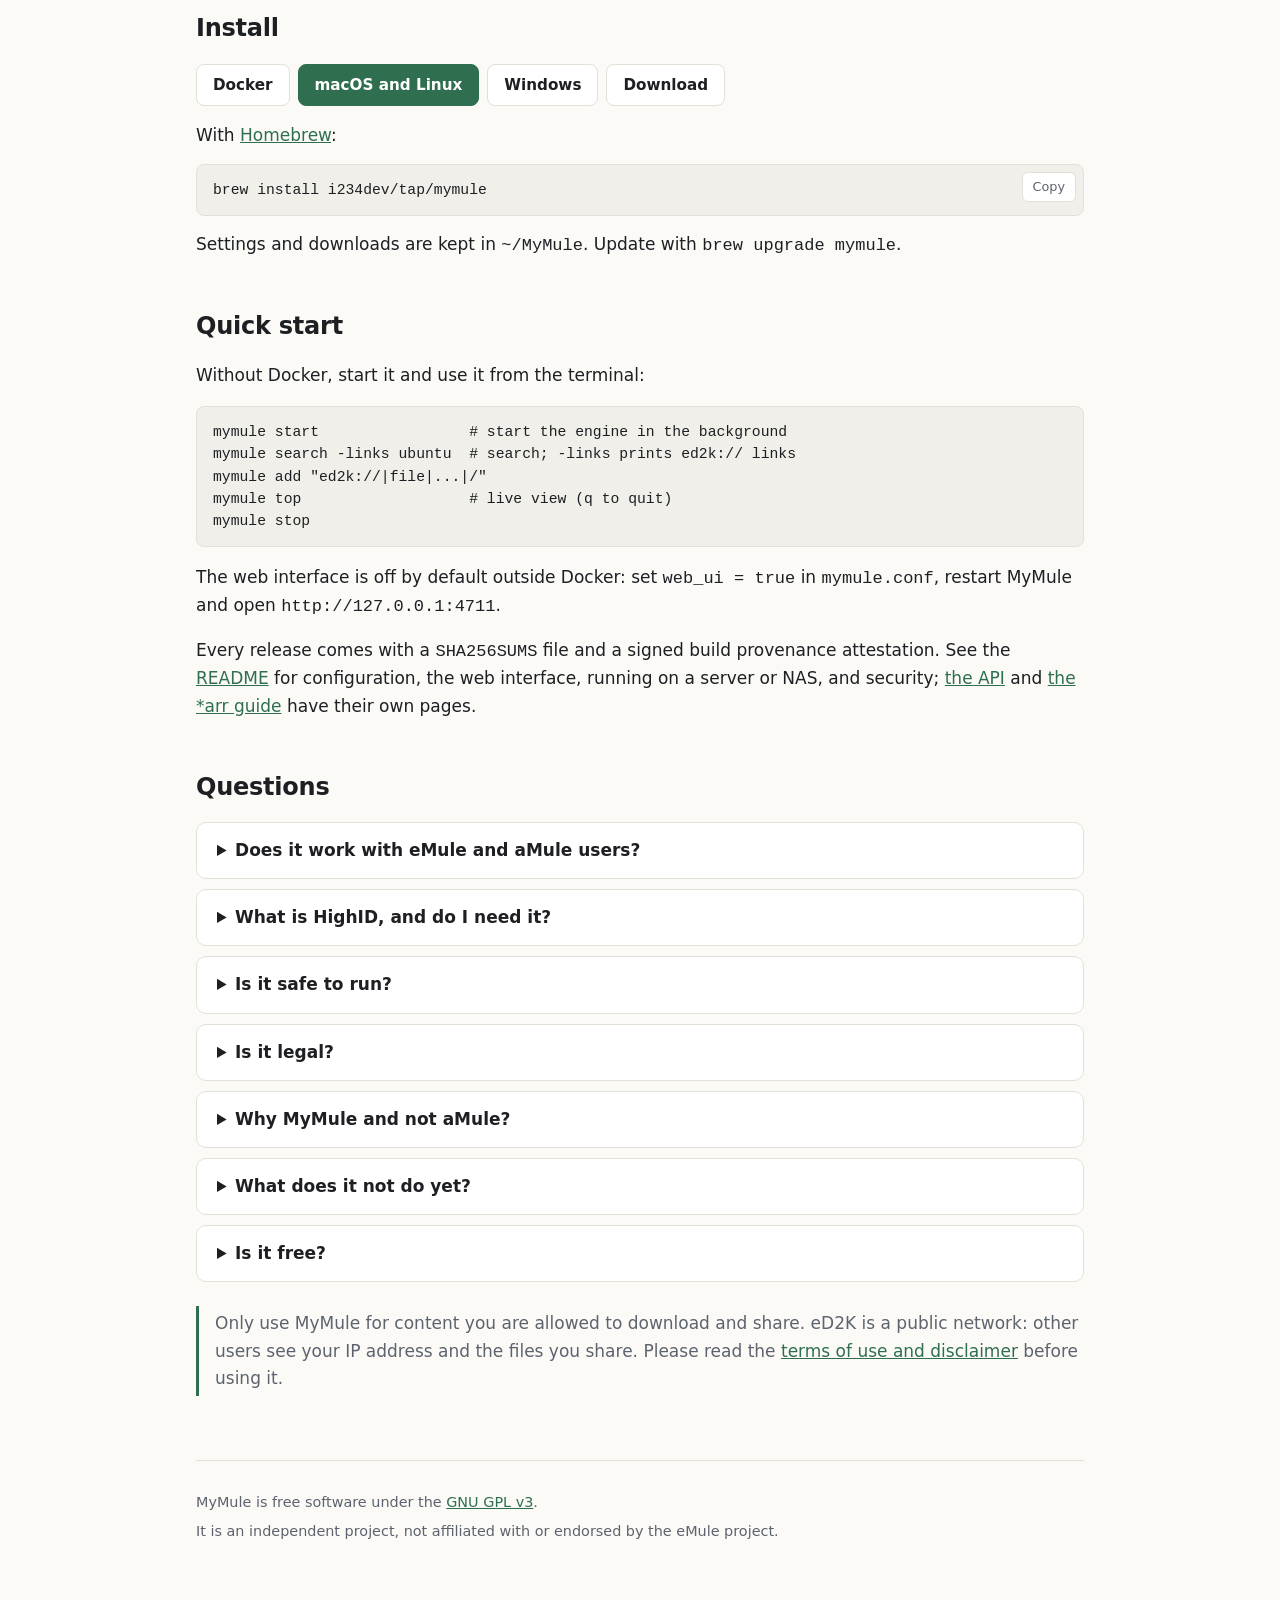
==== commit 52b4afc0: "Docs: categories The README and the site list categories among the features, and no longer say they " ====
--- a/docs/index.html
+++ b/docs/index.html
@@ -120,7 +120,7 @@
     <li>Wish list: MyMule searches by itself for the movies and episodes you want, from the day they come out at home or air, and downloads them when a good file shows up.</li>
     <li>Ratings and comments that eMule users leave on files, so fakes stand out; the wish list never takes them.</li>
     <li>Notifications (ntfy, Telegram, Discord or any webhook), and Jellyfin, Emby or Plex told to scan their libraries when files arrive.</li>
-    <li>Download priorities, first and last parts first to watch a video sooner, and eMule collections.</li>
+    <li>Download priorities, first and last parts first to watch a video sooner, eMule collections, and categories that send finished downloads to their own folders.</li>
     <li>Compressed transfers with eMule and aMule clients.</li>
     <li>Everything other peers and nodes send is checked and bounded.</li>
   </ul>
@@ -194,7 +194,7 @@
     </details>
     <details>
       <summary>What does it not do yet?</summary>
-      <p>Some of eMule's extras, such as categories, friends and chat, are not implemented. Ideas and bug reports are welcome on <a href="https://github.com/i234dev/MyMule/issues">GitHub</a>.</p>
+      <p>Some of eMule's extras, such as friends and chat, are not implemented. Ideas and bug reports are welcome on <a href="https://github.com/i234dev/MyMule/issues">GitHub</a>.</p>
     </details>
     <details>
       <summary>Is it free?</summary>
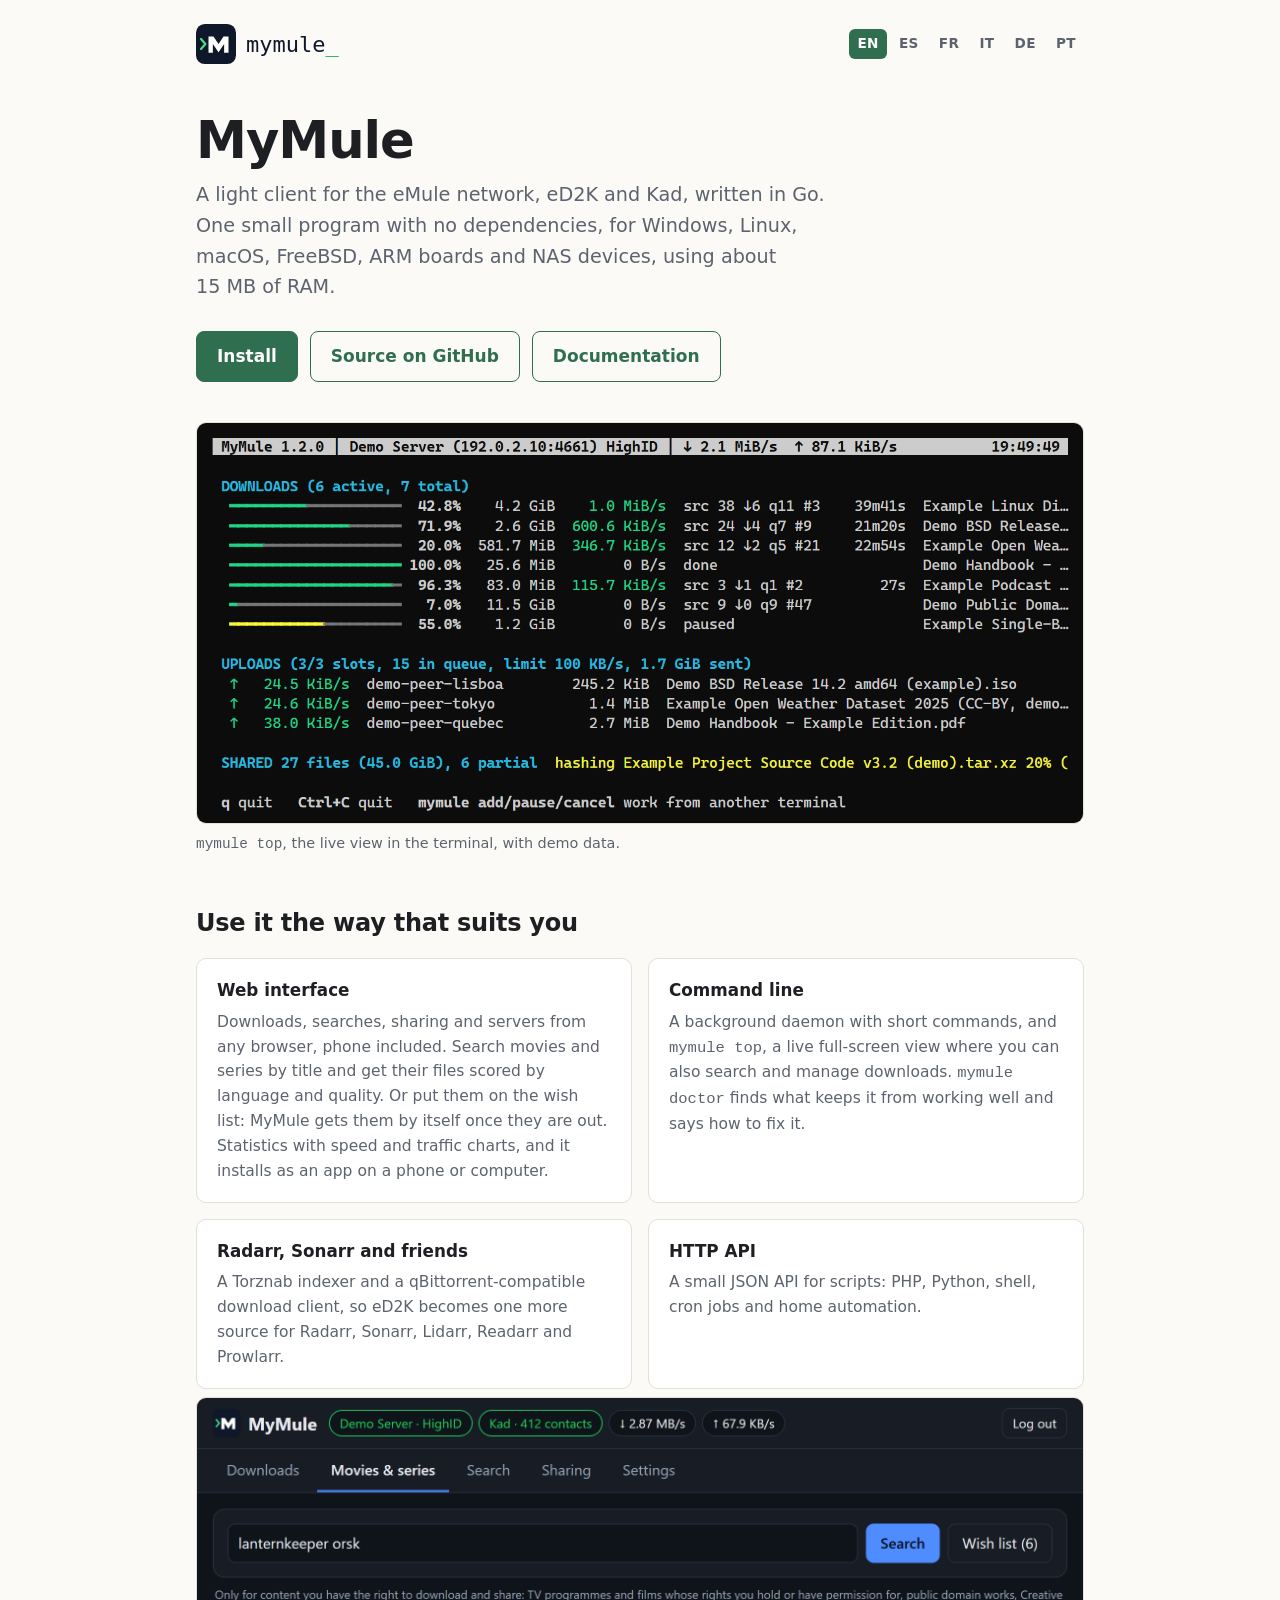
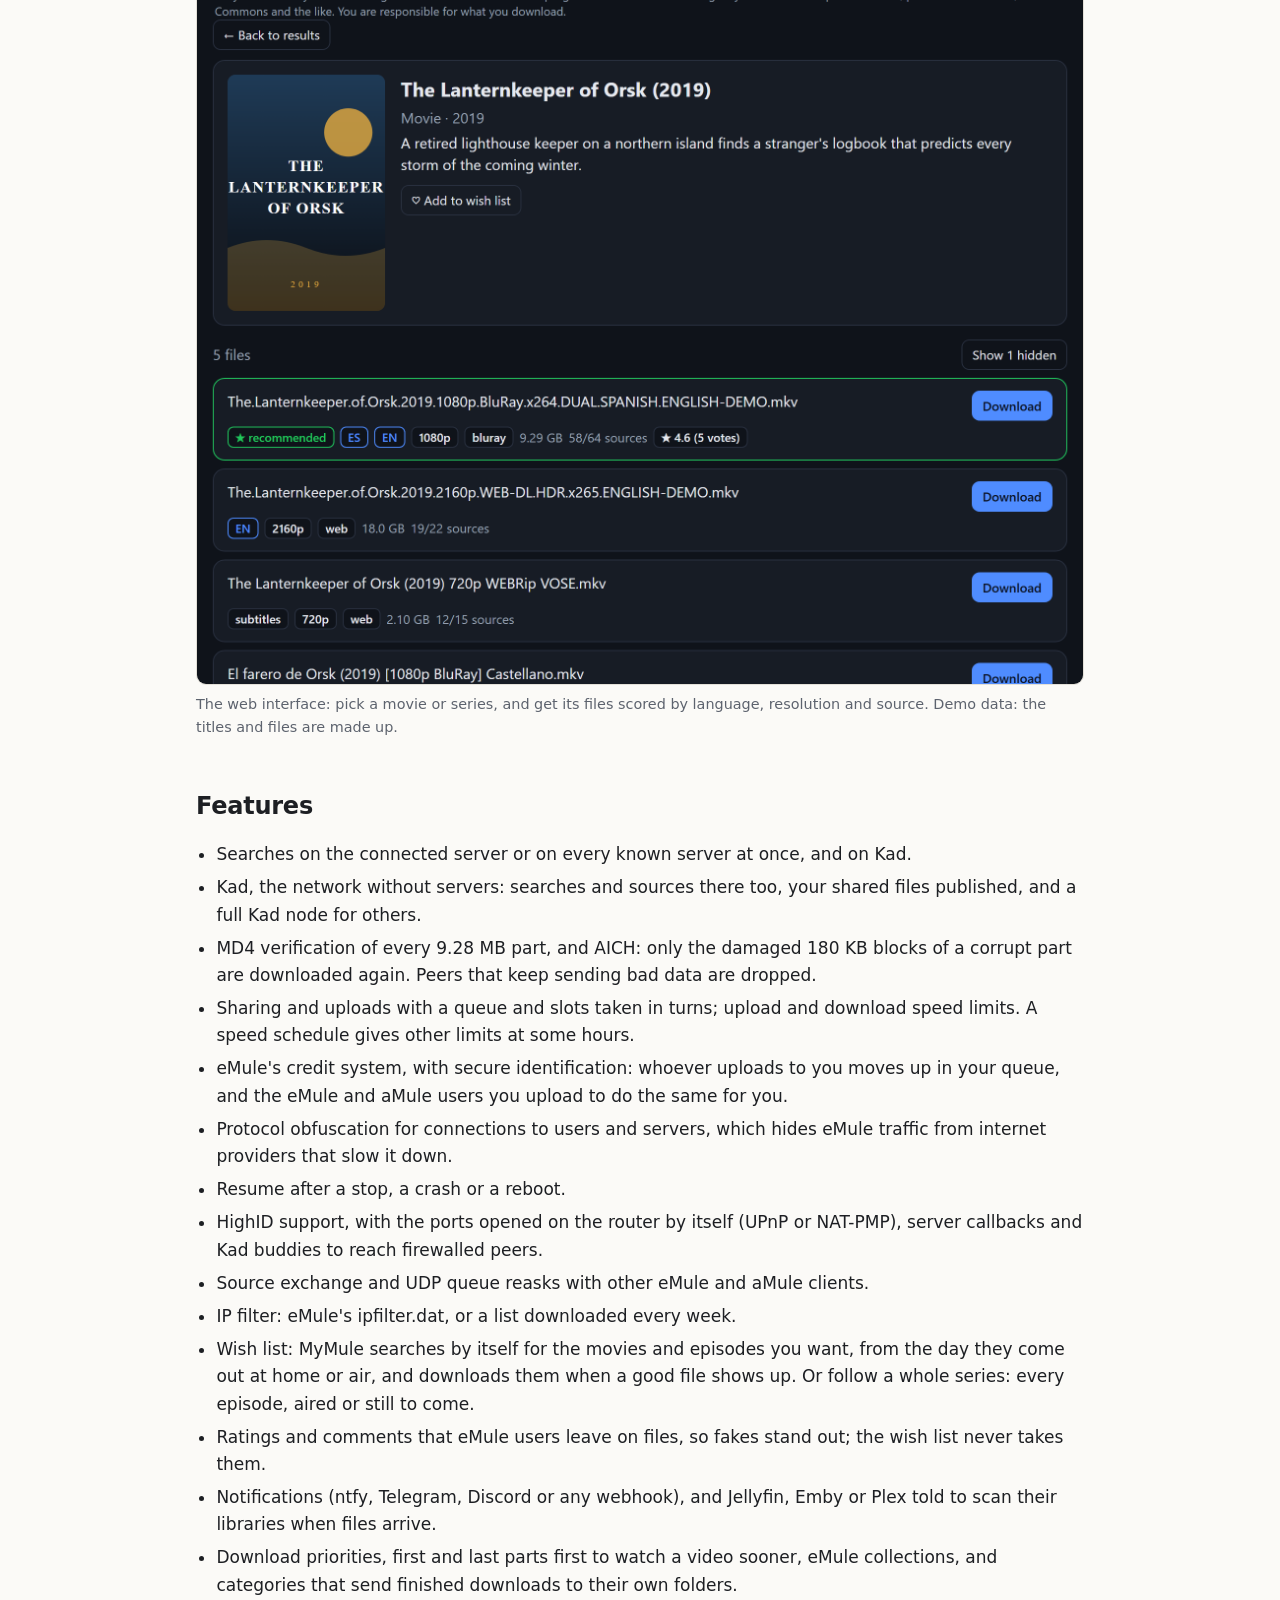
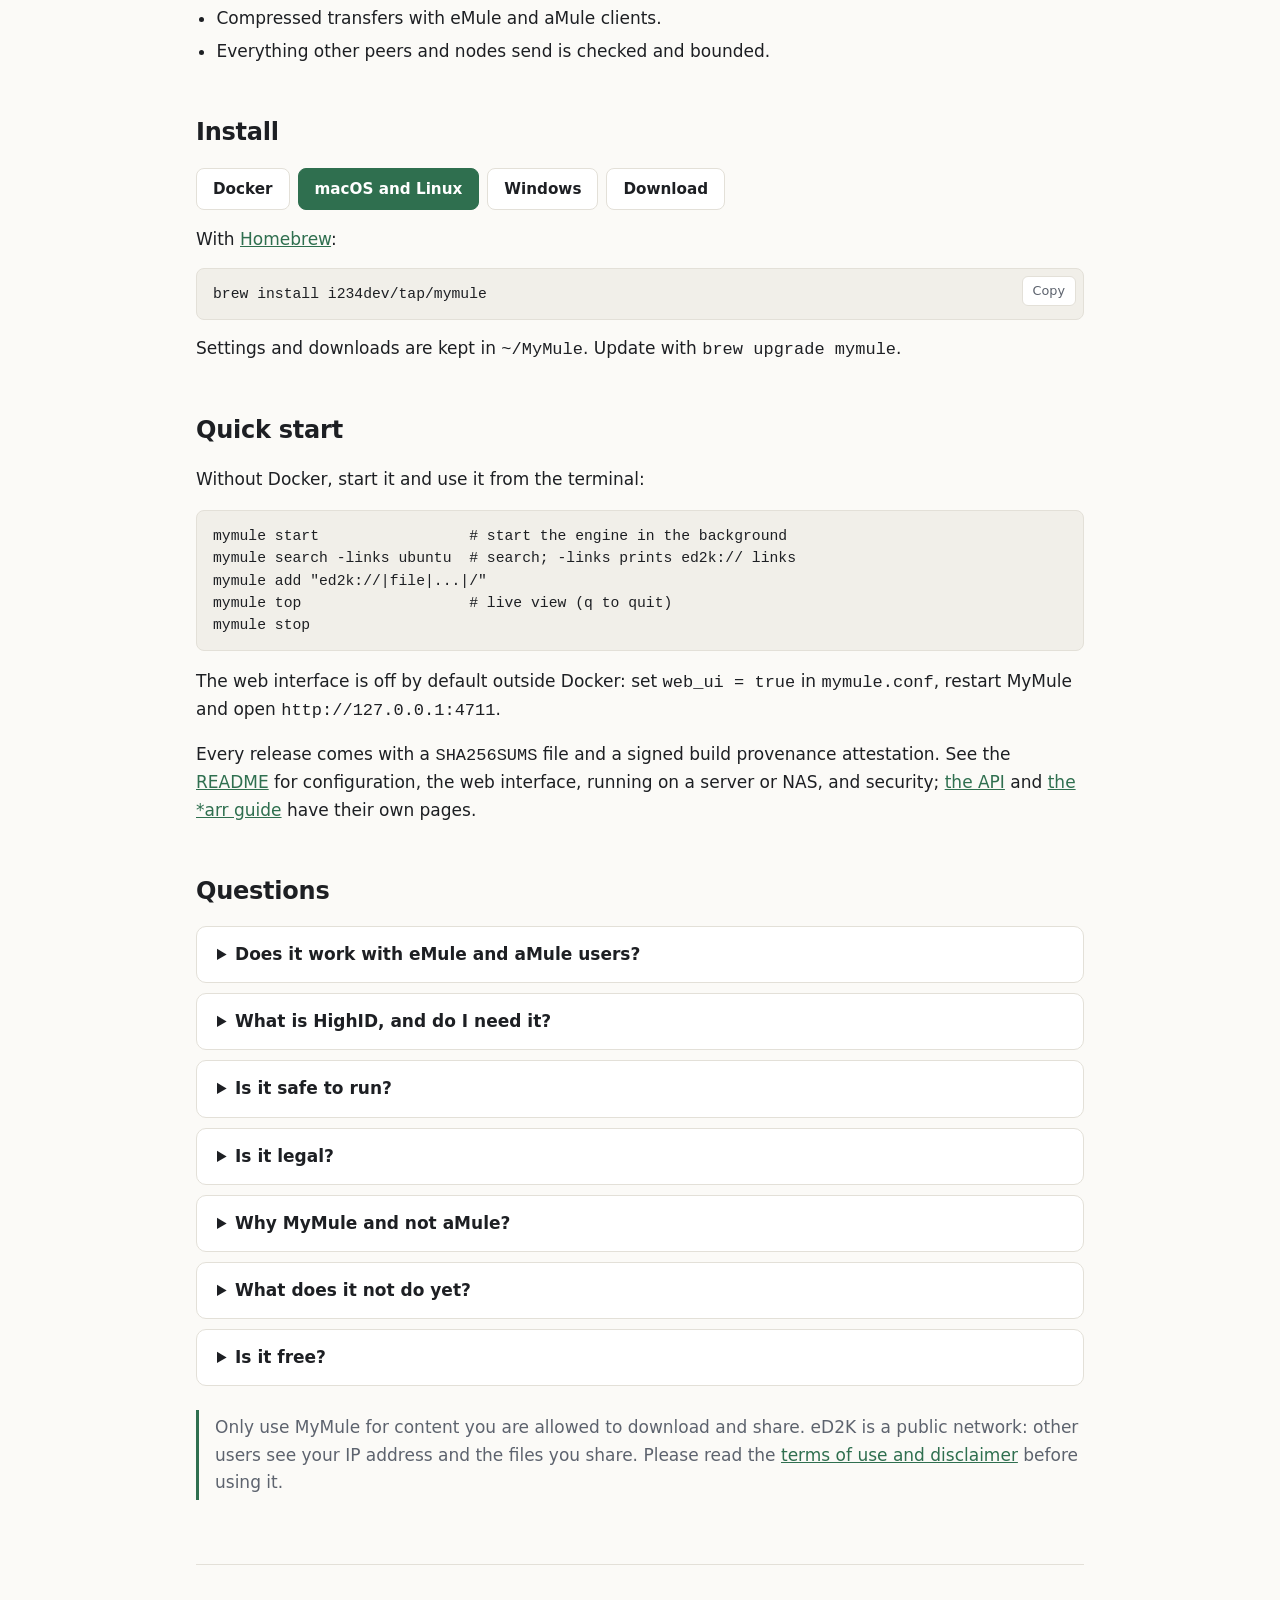
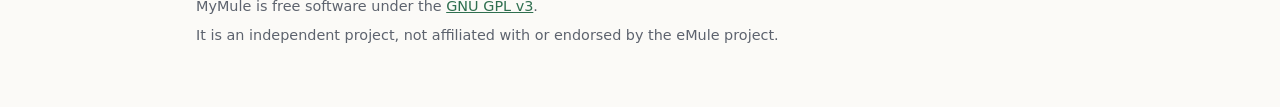
==== commit 23105b82: "Docs: everything new since 1.2.0 README, MEDIA.md, API.md and the site cover following a series, the" ====
--- a/docs/index.html
+++ b/docs/index.html
@@ -84,11 +84,11 @@
   <div class="grid">
     <div class="card">
       <h3>Web interface</h3>
-      <p>Downloads, searches, sharing and servers from any browser, phone included. Search movies and series by title and get their files scored by language and quality. Or put them on the wish list: MyMule gets them by itself once they are out.</p>
+      <p>Downloads, searches, sharing and servers from any browser, phone included. Search movies and series by title and get their files scored by language and quality. Or put them on the wish list: MyMule gets them by itself once they are out. Statistics with speed and traffic charts, and it installs as an app on a phone or computer.</p>
     </div>
     <div class="card">
       <h3>Command line</h3>
-      <p>A background daemon with short commands, and <code>mymule top</code>, a live full-screen view where you can also search and manage downloads.</p>
+      <p>A background daemon with short commands, and <code>mymule top</code>, a live full-screen view where you can also search and manage downloads. <code>mymule doctor</code> finds what keeps it from working well and says how to fix it.</p>
     </div>
     <div class="card">
       <h3>Radarr, Sonarr and friends</h3>
@@ -110,14 +110,14 @@
     <li>Searches on the connected server or on every known server at once, and on Kad.</li>
     <li>Kad, the network without servers: searches and sources there too, your shared files published, and a full Kad node for others.</li>
     <li>MD4 verification of every 9.28&nbsp;MB part, and AICH: only the damaged 180&nbsp;KB blocks of a corrupt part are downloaded again. Peers that keep sending bad data are dropped.</li>
-    <li>Sharing and uploads with a queue and slots taken in turns; upload and download speed limits.</li>
+    <li>Sharing and uploads with a queue and slots taken in turns; upload and download speed limits. A speed schedule gives other limits at some hours.</li>
     <li>eMule's credit system, with secure identification: whoever uploads to you moves up in your queue, and the eMule and aMule users you upload to do the same for you.</li>
     <li>Protocol obfuscation for connections to users and servers, which hides eMule traffic from internet providers that slow it down.</li>
     <li>Resume after a stop, a crash or a reboot.</li>
     <li>HighID support, with the ports opened on the router by itself (UPnP or NAT-PMP), server callbacks and Kad buddies to reach firewalled peers.</li>
     <li>Source exchange and UDP queue reasks with other eMule and aMule clients.</li>
     <li>IP filter: eMule's ipfilter.dat, or a list downloaded every week.</li>
-    <li>Wish list: MyMule searches by itself for the movies and episodes you want, from the day they come out at home or air, and downloads them when a good file shows up.</li>
+    <li>Wish list: MyMule searches by itself for the movies and episodes you want, from the day they come out at home or air, and downloads them when a good file shows up. Or follow a whole series: every episode, aired or still to come.</li>
     <li>Ratings and comments that eMule users leave on files, so fakes stand out; the wish list never takes them.</li>
     <li>Notifications (ntfy, Telegram, Discord or any webhook), and Jellyfin, Emby or Plex told to scan their libraries when files arrive.</li>
     <li>Download priorities, first and last parts first to watch a video sooner, eMule collections, and categories that send finished downloads to their own folders.</li>
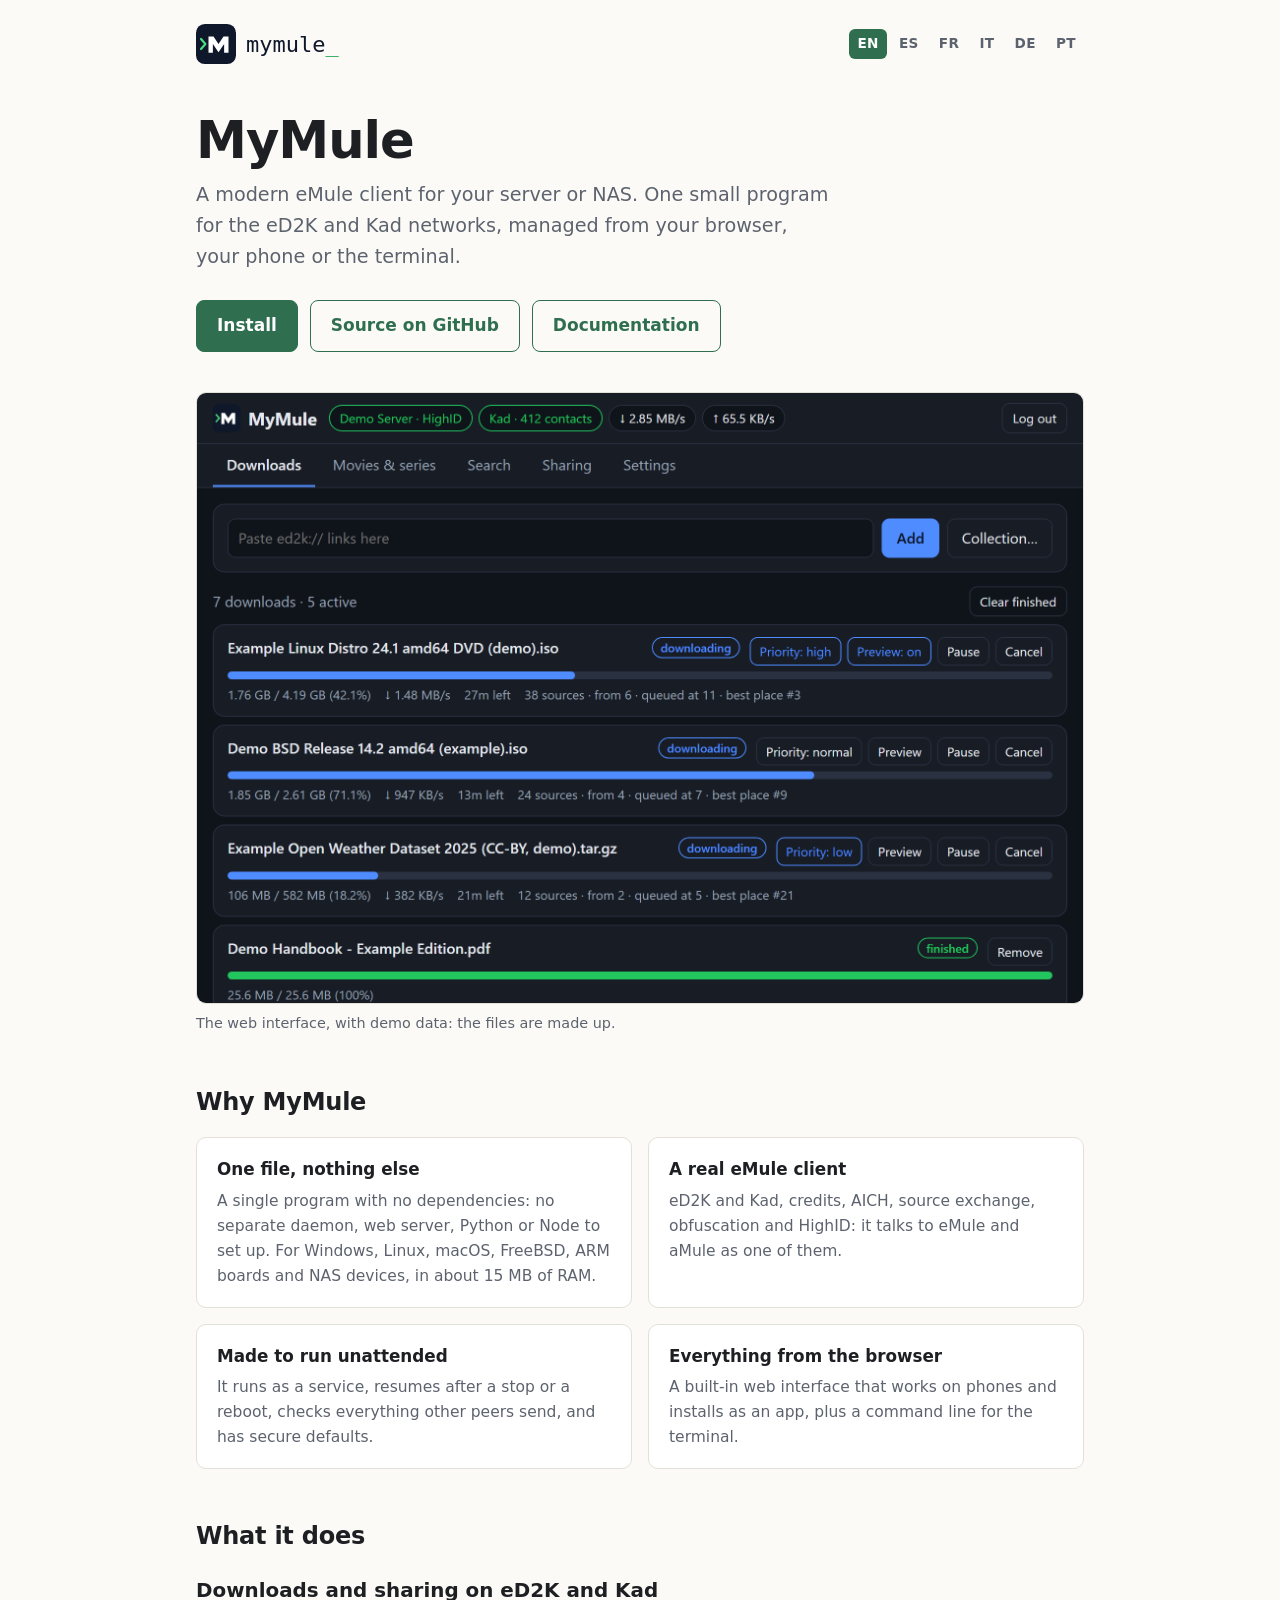
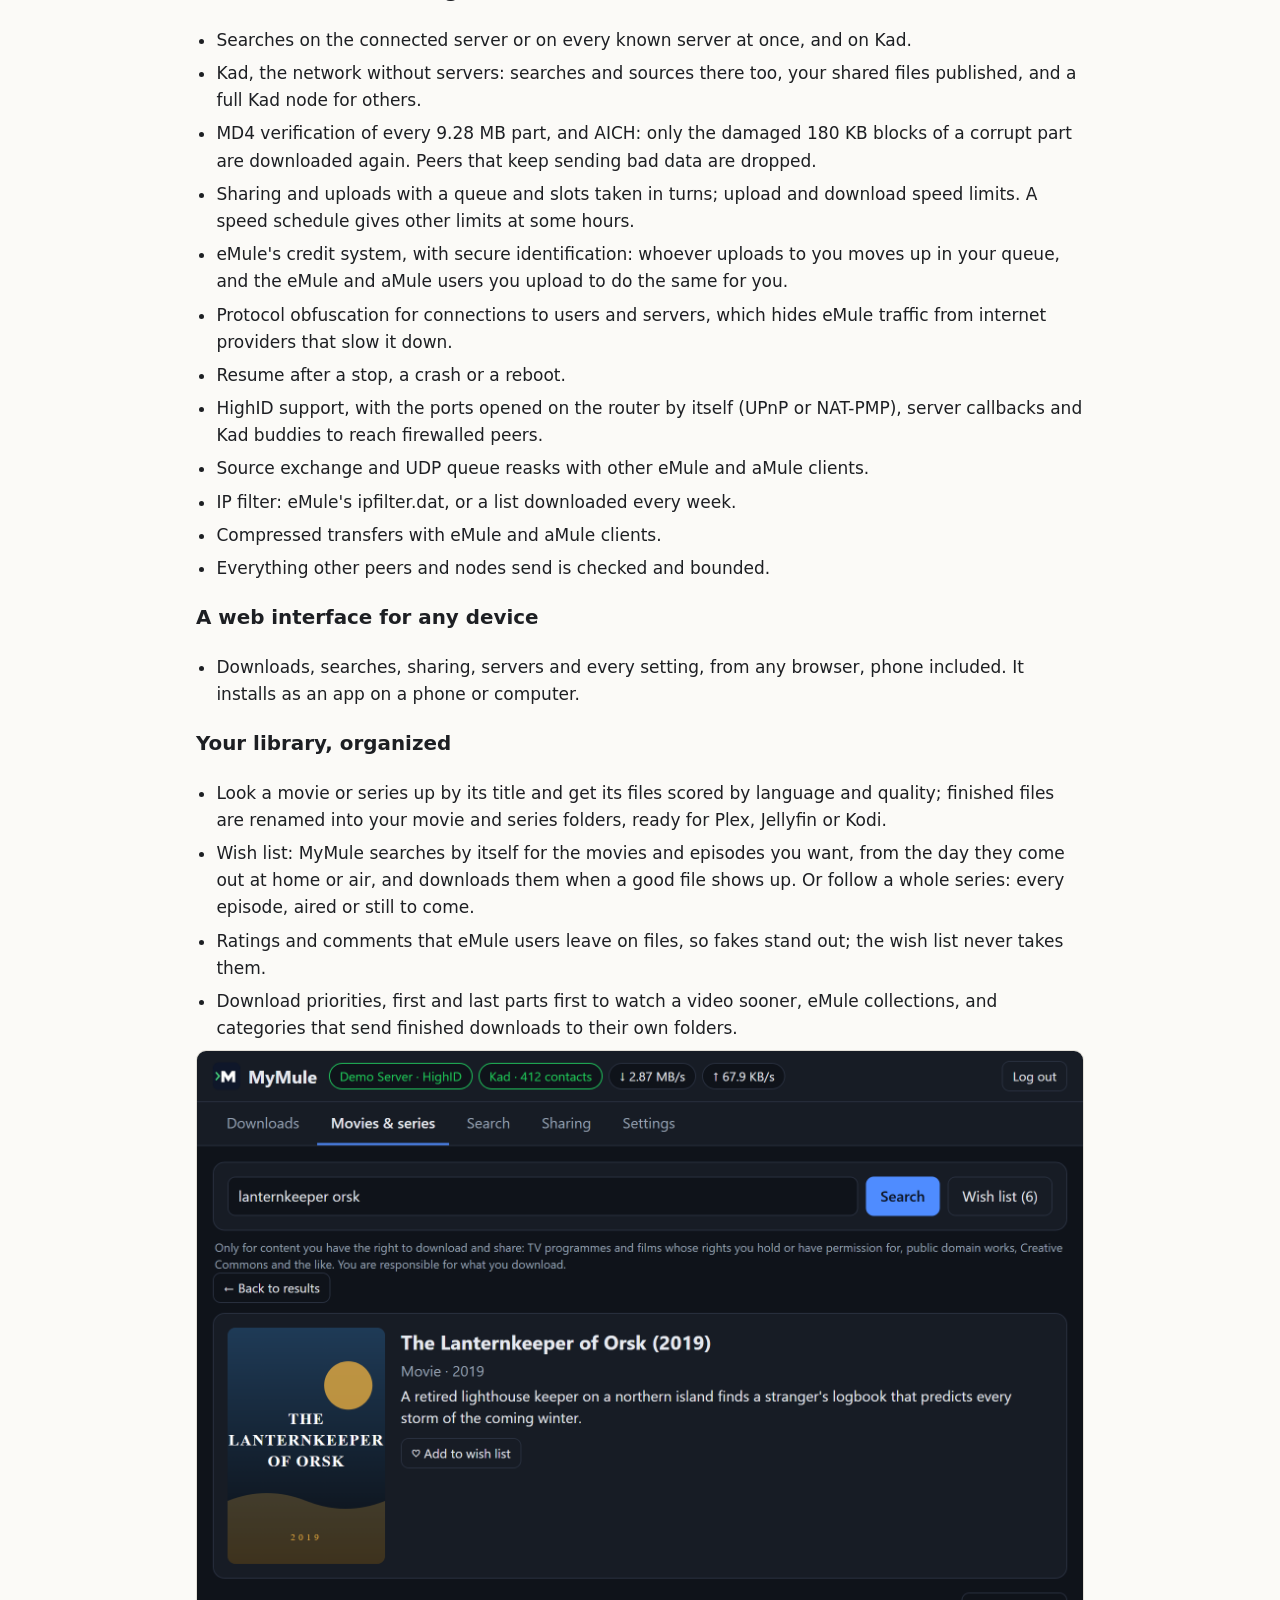
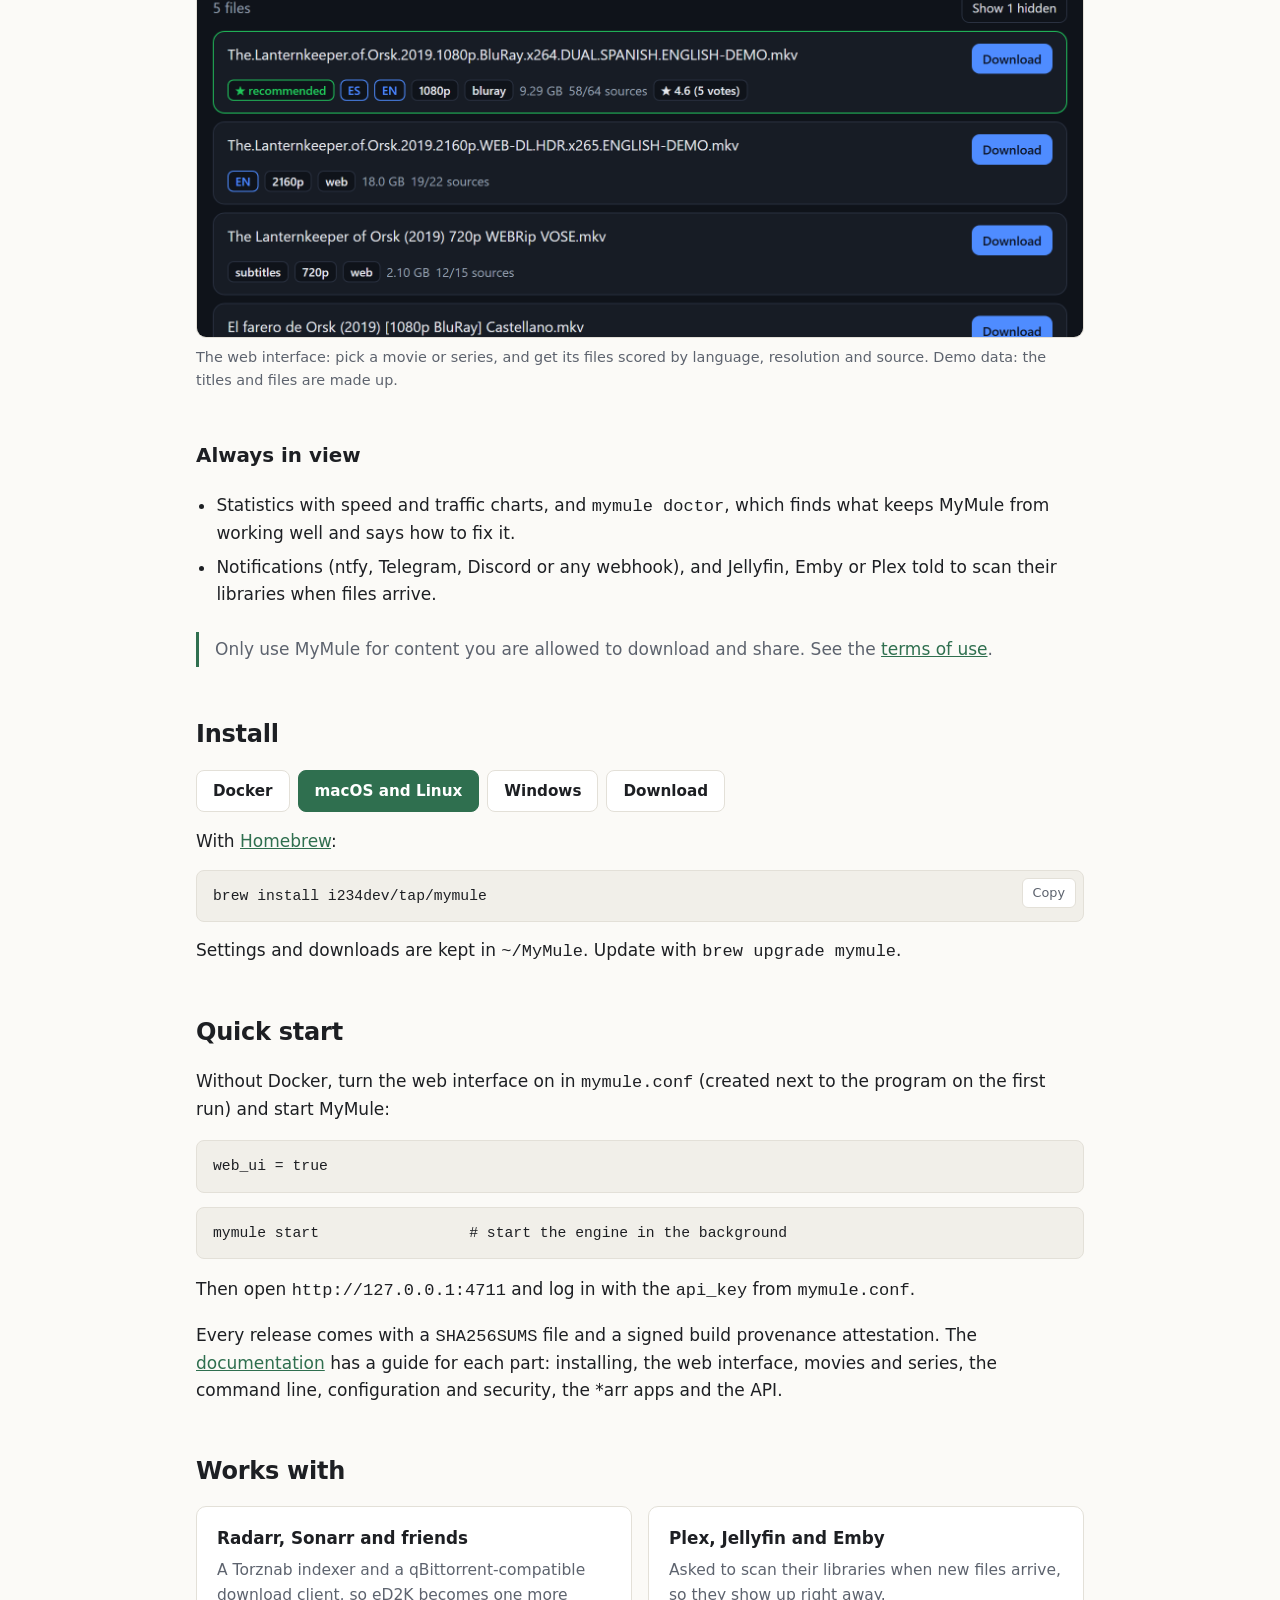
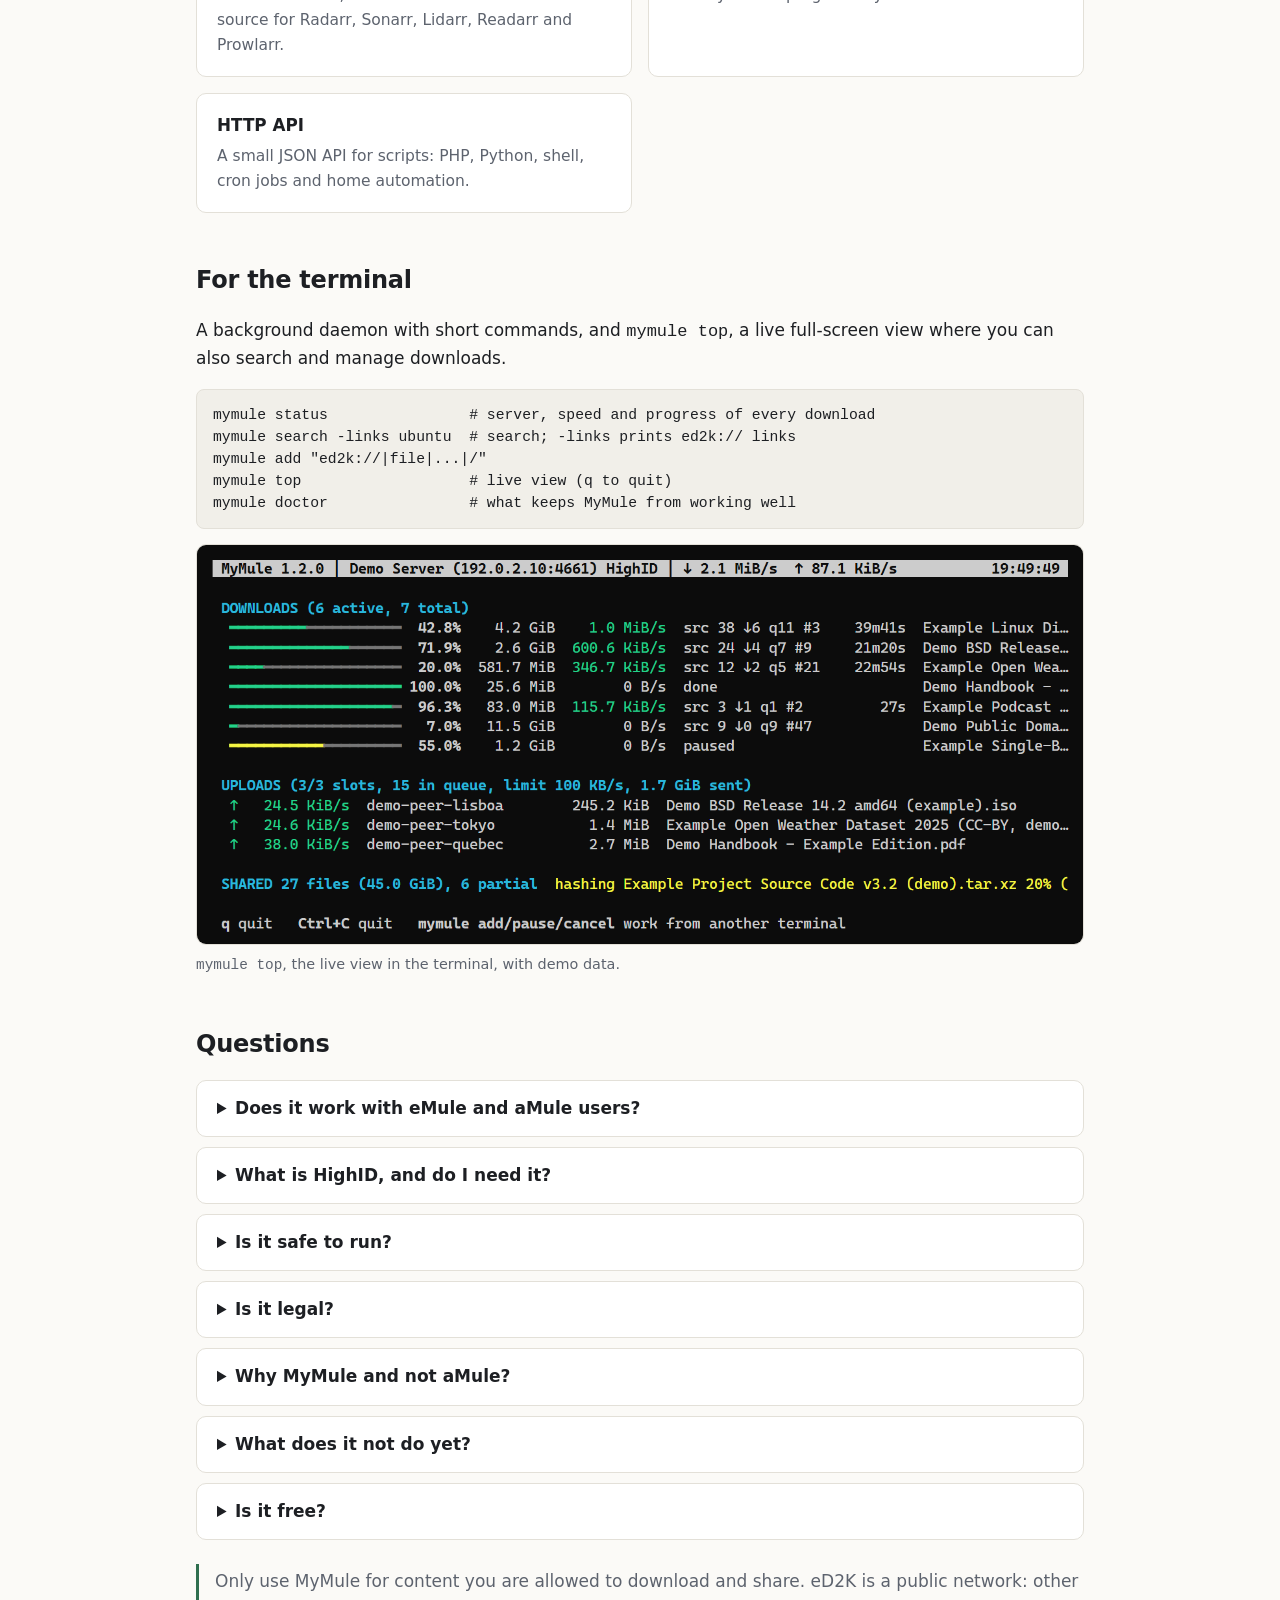
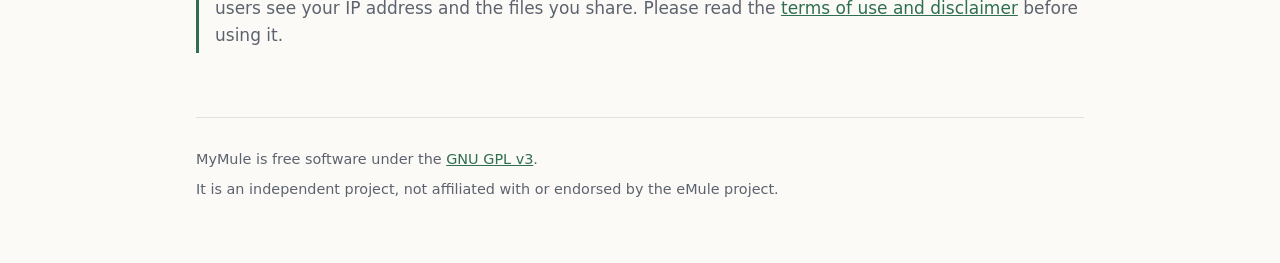
==== commit d4af8ea7: "Site: the same order as the README The site opens with the web interface instead of mymule top, then" ====
--- a/docs/index.html
+++ b/docs/index.html
@@ -66,46 +66,42 @@
   </nav>
   <header>
     <h1>MyMule</h1>
-    <p class="lead">A light client for the eMule network, eD2K and Kad, written in Go. One small program with no dependencies, for Windows, Linux, macOS, FreeBSD, ARM boards and NAS devices, using about 15&nbsp;MB of RAM.</p>
+    <p class="lead">A modern eMule client for your server or NAS. One small program for the eD2K and Kad networks, managed from your browser, your phone or the terminal.</p>
     <div class="buttons">
       <a class="btn primary" href="#install">Install</a>
       <a class="btn secondary" href="https://github.com/i234dev/MyMule">Source on GitHub</a>
-      <a class="btn secondary" href="https://github.com/i234dev/MyMule#readme">Documentation</a>
+      <a class="btn secondary" href="https://github.com/i234dev/MyMule#documentation">Documentation</a>
     </div>
     <p class="version" id="version" hidden>Latest version: <a href="https://github.com/i234dev/MyMule/releases/latest"></a> · <time></time></p>
   </header>
 
   <figure>
-    <img src="top-demo.png" alt="mymule top: live view of downloads, uploads and shared files" width="1365" height="615">
-    <figcaption><code>mymule top</code>, the live view in the terminal, with demo data.</figcaption>
+    <img src="webui-downloads.png" alt="The web interface: downloads with their progress, sources and queue places" width="1800" height="1240">
+    <figcaption>The web interface, with demo data: the files are made up.</figcaption>
   </figure>
 
-  <h2>Use it the way that suits you</h2>
+  <h2>Why MyMule</h2>
   <div class="grid">
     <div class="card">
-      <h3>Web interface</h3>
-      <p>Downloads, searches, sharing and servers from any browser, phone included. Search movies and series by title and get their files scored by language and quality. Or put them on the wish list: MyMule gets them by itself once they are out. Statistics with speed and traffic charts, and it installs as an app on a phone or computer.</p>
-    </div>
-    <div class="card">
-      <h3>Command line</h3>
-      <p>A background daemon with short commands, and <code>mymule top</code>, a live full-screen view where you can also search and manage downloads. <code>mymule doctor</code> finds what keeps it from working well and says how to fix it.</p>
-    </div>
-    <div class="card">
-      <h3>Radarr, Sonarr and friends</h3>
-      <p>A Torznab indexer and a qBittorrent-compatible download client, so eD2K becomes one more source for Radarr, Sonarr, Lidarr, Readarr and Prowlarr.</p>
-    </div>
-    <div class="card">
-      <h3>HTTP API</h3>
-      <p>A small JSON API for scripts: PHP, Python, shell, cron jobs and home automation.</p>
-    </div>
-  </div>
-
-  <figure>
-    <img src="webui-movies.png" alt="The web interface: a movie with its poster and the files found for it, scored by language and quality" width="1800" height="1800" loading="lazy">
-    <figcaption>The web interface: pick a movie or series, and get its files scored by language, resolution and source. Demo data: the titles and files are made up.</figcaption>
-  </figure>
-
-  <h2>Features</h2>
+      <h3>One file, nothing else</h3>
+      <p>A single program with no dependencies: no separate daemon, web server, Python or Node to set up. For Windows, Linux, macOS, FreeBSD, ARM boards and NAS devices, in about 15&nbsp;MB of RAM.</p>
+    </div>
+    <div class="card">
+      <h3>A real eMule client</h3>
+      <p>eD2K and Kad, credits, AICH, source exchange, obfuscation and HighID: it talks to eMule and aMule as one of them.</p>
+    </div>
+    <div class="card">
+      <h3>Made to run unattended</h3>
+      <p>It runs as a service, resumes after a stop or a reboot, checks everything other peers send, and has secure defaults.</p>
+    </div>
+    <div class="card">
+      <h3>Everything from the browser</h3>
+      <p>A built-in web interface that works on phones and installs as an app, plus a command line for the terminal.</p>
+    </div>
+  </div>
+
+  <h2>What it does</h2>
+  <h3>Downloads and sharing on eD2K and Kad</h3>
   <ul class="plain">
     <li>Searches on the connected server or on every known server at once, and on Kad.</li>
     <li>Kad, the network without servers: searches and sources there too, your shared files published, and a full Kad node for others.</li>
@@ -117,13 +113,35 @@
     <li>HighID support, with the ports opened on the router by itself (UPnP or NAT-PMP), server callbacks and Kad buddies to reach firewalled peers.</li>
     <li>Source exchange and UDP queue reasks with other eMule and aMule clients.</li>
     <li>IP filter: eMule's ipfilter.dat, or a list downloaded every week.</li>
+    <li>Compressed transfers with eMule and aMule clients.</li>
+    <li>Everything other peers and nodes send is checked and bounded.</li>
+  </ul>
+
+  <h3>A web interface for any device</h3>
+  <ul class="plain">
+    <li>Downloads, searches, sharing, servers and every setting, from any browser, phone included. It installs as an app on a phone or computer.</li>
+  </ul>
+
+  <h3>Your library, organized</h3>
+  <ul class="plain">
+    <li>Look a movie or series up by its title and get its files scored by language and quality; finished files are renamed into your movie and series folders, ready for Plex, Jellyfin or Kodi.</li>
     <li>Wish list: MyMule searches by itself for the movies and episodes you want, from the day they come out at home or air, and downloads them when a good file shows up. Or follow a whole series: every episode, aired or still to come.</li>
     <li>Ratings and comments that eMule users leave on files, so fakes stand out; the wish list never takes them.</li>
+    <li>Download priorities, first and last parts first to watch a video sooner, eMule collections, and categories that send finished downloads to their own folders.</li>
+  </ul>
+
+  <figure>
+    <img src="webui-movies.png" alt="The web interface: a movie with its poster and the files found for it, scored by language and quality" width="1800" height="1800" loading="lazy">
+    <figcaption>The web interface: pick a movie or series, and get its files scored by language, resolution and source. Demo data: the titles and files are made up.</figcaption>
+  </figure>
+
+  <h3>Always in view</h3>
+  <ul class="plain">
+    <li>Statistics with speed and traffic charts, and <code>mymule doctor</code>, which finds what keeps MyMule from working well and says how to fix it.</li>
     <li>Notifications (ntfy, Telegram, Discord or any webhook), and Jellyfin, Emby or Plex told to scan their libraries when files arrive.</li>
-    <li>Download priorities, first and last parts first to watch a video sooner, eMule collections, and categories that send finished downloads to their own folders.</li>
-    <li>Compressed transfers with eMule and aMule clients.</li>
-    <li>Everything other peers and nodes send is checked and bounded.</li>
-  </ul>
+  </ul>
+
+  <p class="note">Only use MyMule for content you are allowed to download and share. See the <a href="https://github.com/i234dev/MyMule#terms-of-use-and-disclaimer">terms of use</a>.</p>
 
   <h2 id="install">Install</h2>
   <div class="tabs" role="tablist" hidden>
@@ -137,7 +155,7 @@
     <h3>Docker</h3>
     <p>Any system with <a href="https://www.docker.com/products/docker-desktop/">Docker</a>, including NAS devices and Raspberry Pi (amd64, arm64 and armv7). In an empty folder:</p>
     <div class="cmd"><pre><code>docker run -d --name mymule --restart unless-stopped -e PUID=1000 -e PGID=1000 -v ./config:/config -v ./downloads:/downloads -p 4662:4662/tcp -p 4672:4672/udp -p 127.0.0.1:4711:4711/tcp ghcr.io/i234dev/mymule:latest</code></pre></div>
-    <p>Then open <code>http://localhost:4711</code> and log in with the <code>api_key</code> from <code>config/mymule.conf</code>. Prefer Compose? Use the ready-made <a href="https://github.com/i234dev/MyMule/blob/master/docker-compose.yml">docker-compose.yml</a> and run <code>docker compose up -d</code>. More in the <a href="https://github.com/i234dev/MyMule#docker">Docker guide</a>.</p>
+    <p>Then open <code>http://localhost:4711</code> and log in with the <code>api_key</code> from <code>config/mymule.conf</code>. Prefer Compose? Use the ready-made <a href="https://github.com/i234dev/MyMule/blob/master/docker-compose.yml">docker-compose.yml</a> and run <code>docker compose up -d</code>. More in the <a href="https://github.com/i234dev/MyMule/blob/master/docs/INSTALL.md#docker">Docker guide</a>.</p>
   </section>
 
   <section class="panel" id="brew" role="tabpanel" aria-labelledby="tab-brew">
@@ -161,14 +179,40 @@
   </section>
 
   <h2>Quick start</h2>
-  <p>Without Docker, start it and use it from the terminal:</p>
-<pre><code>mymule start                 # start the engine in the background
+  <p>Without Docker, turn the web interface on in <code>mymule.conf</code> (created next to the program on the first run) and start MyMule:</p>
+<pre><code>web_ui = true</code></pre>
+<pre><code>mymule start                 # start the engine in the background</code></pre>
+  <p>Then open <code>http://127.0.0.1:4711</code> and log in with the <code>api_key</code> from <code>mymule.conf</code>.</p>
+  <p>Every release comes with a <code>SHA256SUMS</code> file and a signed build provenance attestation. The <a href="https://github.com/i234dev/MyMule#documentation">documentation</a> has a guide for each part: installing, the web interface, movies and series, the command line, configuration and security, the *arr apps and the API.</p>
+
+  <h2>Works with</h2>
+  <div class="grid">
+    <div class="card">
+      <h3>Radarr, Sonarr and friends</h3>
+      <p>A Torznab indexer and a qBittorrent-compatible download client, so eD2K becomes one more source for Radarr, Sonarr, Lidarr, Readarr and Prowlarr.</p>
+    </div>
+    <div class="card">
+      <h3>Plex, Jellyfin and Emby</h3>
+      <p>Asked to scan their libraries when new files arrive, so they show up right away.</p>
+    </div>
+    <div class="card">
+      <h3>HTTP API</h3>
+      <p>A small JSON API for scripts: PHP, Python, shell, cron jobs and home automation.</p>
+    </div>
+  </div>
+
+  <h2>For the terminal</h2>
+  <p>A background daemon with short commands, and <code>mymule top</code>, a live full-screen view where you can also search and manage downloads.</p>
+<pre><code>mymule status                # server, speed and progress of every download
 mymule search -links ubuntu  # search; -links prints ed2k:// links
 mymule add "ed2k://|file|...|/"
 mymule top                   # live view (q to quit)
-mymule stop</code></pre>
-  <p>The web interface is off by default outside Docker: set <code>web_ui = true</code> in <code>mymule.conf</code>, restart MyMule and open <code>http://127.0.0.1:4711</code>.</p>
-  <p>Every release comes with a <code>SHA256SUMS</code> file and a signed build provenance attestation. See the <a href="https://github.com/i234dev/MyMule#readme">README</a> for configuration, the web interface, running on a server or NAS, and security; <a href="https://github.com/i234dev/MyMule/blob/master/docs/API.md">the API</a> and <a href="https://github.com/i234dev/MyMule/blob/master/docs/ARR.md">the *arr guide</a> have their own pages.</p>
+mymule doctor                # what keeps MyMule from working well</code></pre>
+
+  <figure>
+    <img src="top-demo.png" alt="mymule top: live view of downloads, uploads and shared files" width="1365" height="615" loading="lazy">
+    <figcaption><code>mymule top</code>, the live view in the terminal, with demo data.</figcaption>
+  </figure>
 
   <h2 id="faq">Questions</h2>
   <div class="faq">
